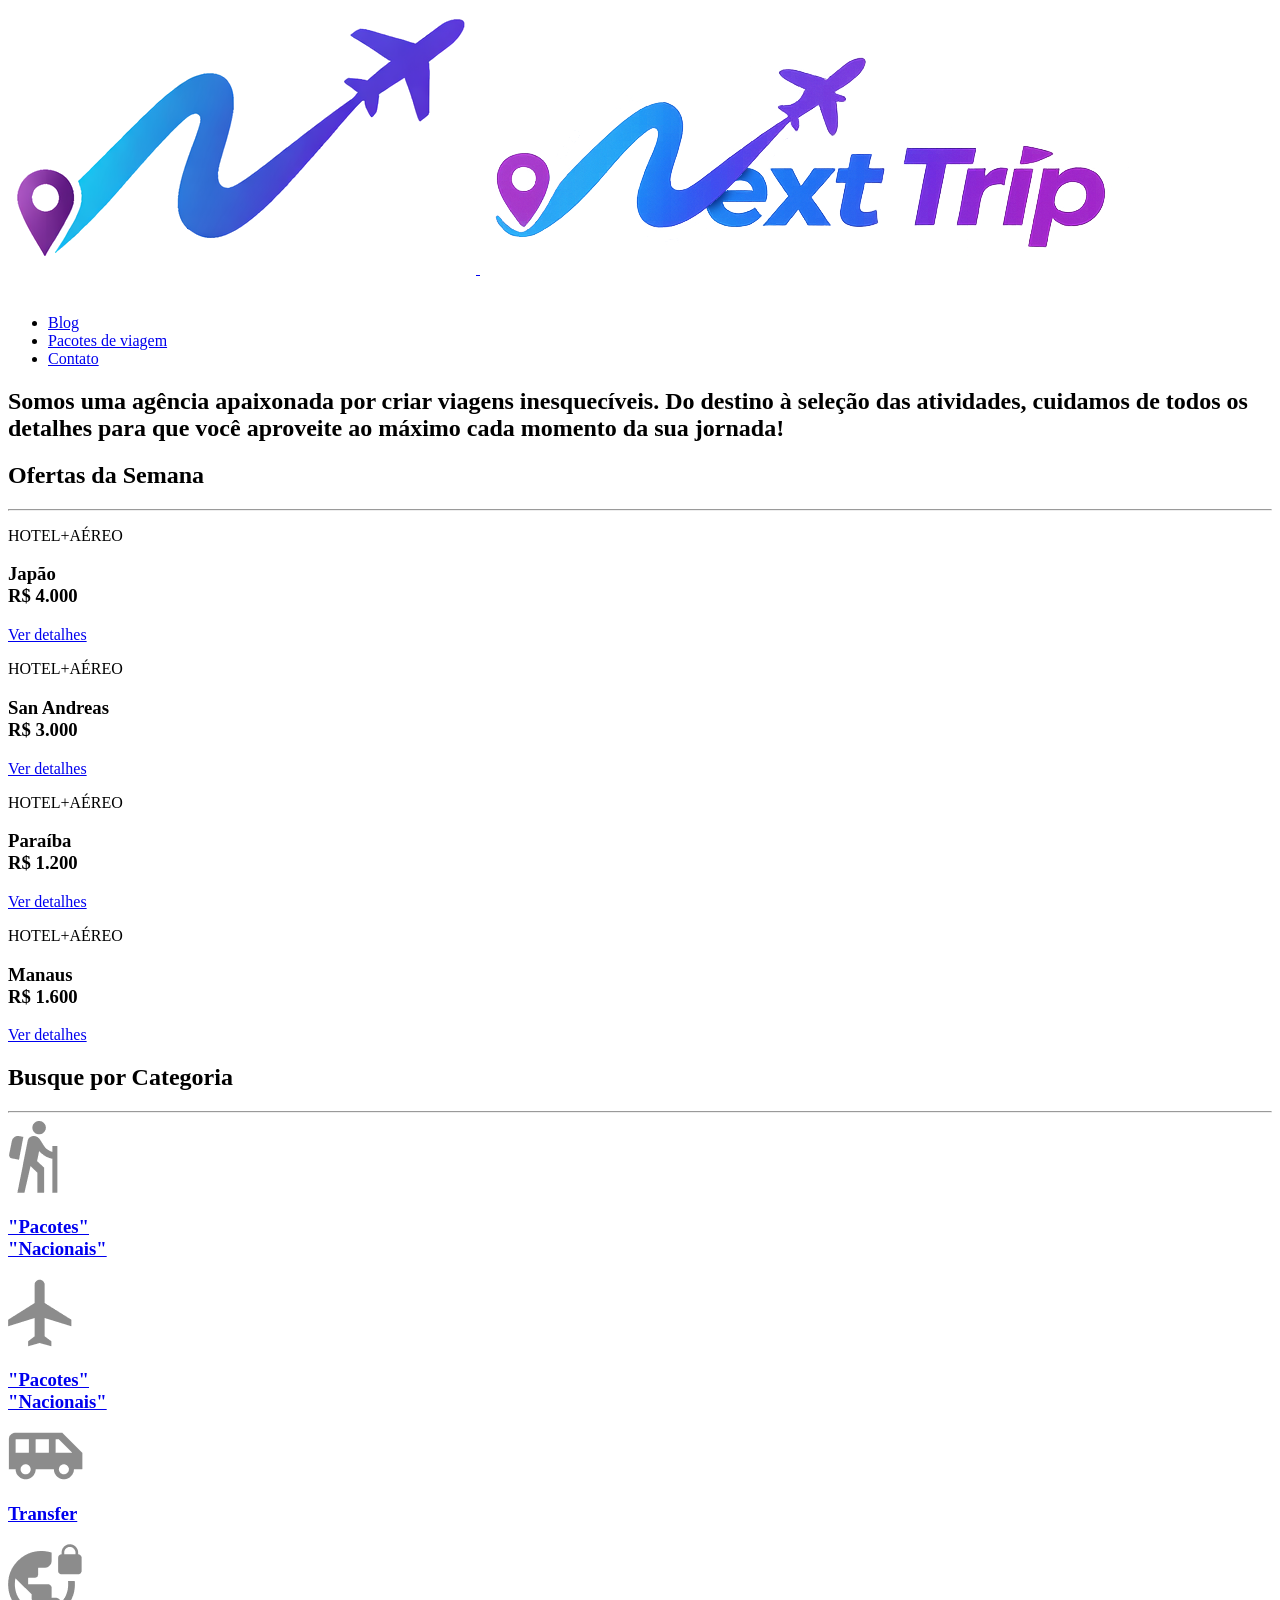
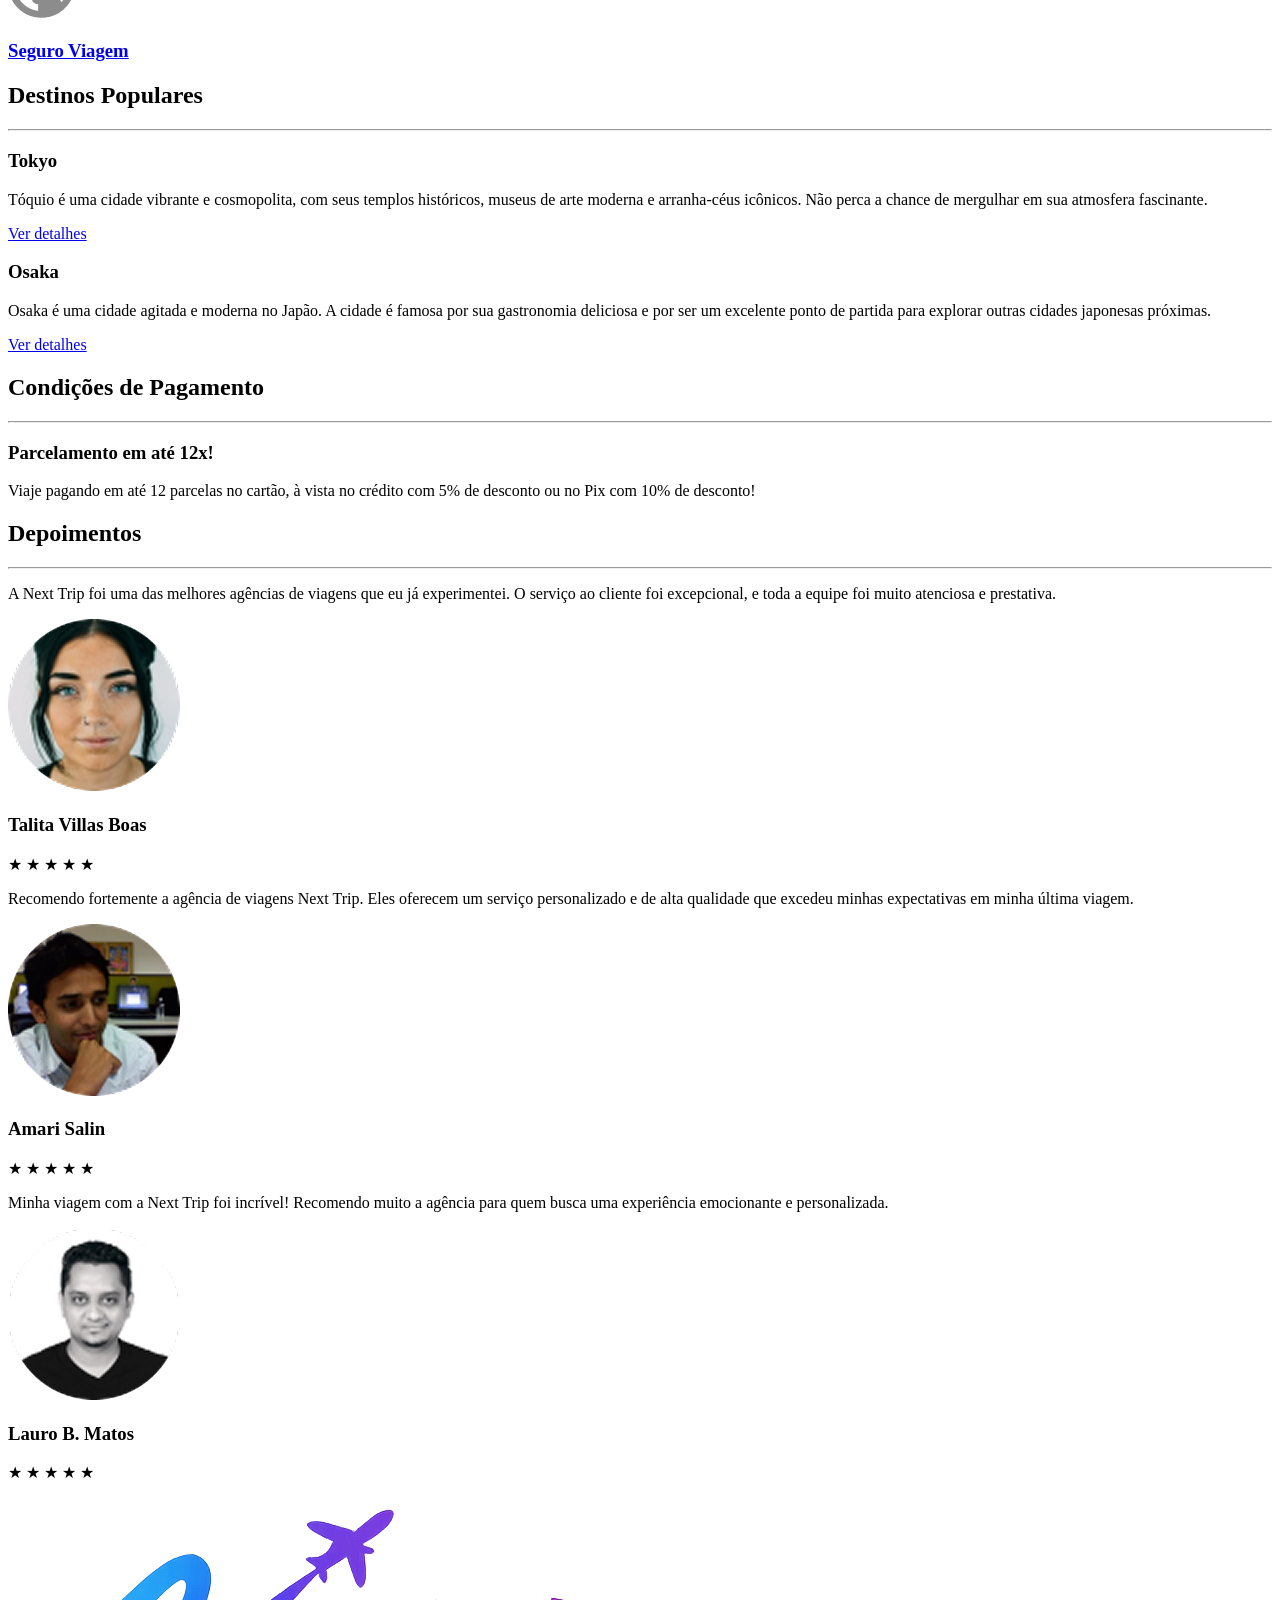
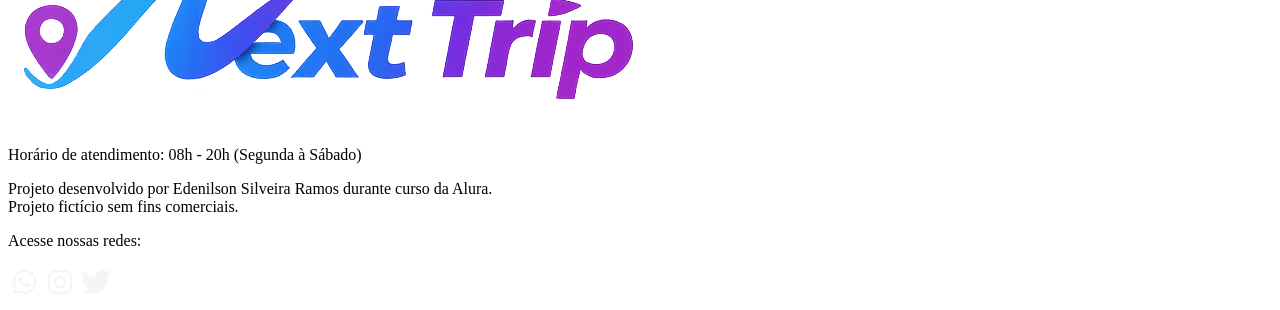
==== index.html @ 4690f00a "Adiciona favico" ====
<!doctype html>
<html lang="pt-br">

<head>
  <meta charset="UTF-8" />
  <meta name="viewport" content="width=device-width, initial-scale=1.0" />
  <link rel="icon" href="favico.webp" type="xml/webp">
  <link rel="stylesheet" href="css/style.css" />
  <title>Next Trip</title>
  <meta name="description"
    content="Agência de viagens Next Trip: descubra destinos incríveis, pacotes exclusivos e experiências inesquecíveis com atendimento personalizado.">
</head>

<body>
  <main>
    <header class="main-header">
      <a class="logo" href="index.html" title="voltar para a página inicial">
        <img class="img-mobile" src="img/Icon-NextTrip.png" alt="Logo do Next Trip" />
        <img class="img-desktop" src="img/Logo-NextTrip.png" alt="Logo completo do Next Trip" />
      </a>
      <div class="navigation-menu">
        <label for="menu">
          <img src="img/menu.png" alt="menu" />
        </label>
        <input type="checkbox" id="menu" hidden />
        <nav class="list-links">
          <ul>
            <li>
              <a href="blog.html" target="_blank" title="Acessar Blog">Blog</a>
            </li>
            <li>
              <a href="pacotes.html" target="_blank" title="Acessar Pacotes de viagem">Pacotes de viagem</a>
            </li>
            <li>
              <a href="contato.html" target="_blank" title="Acessar Contato">Contato</a>
            </li>
          </ul>
        </nav>
      </div>
    </header>
    <section class="hero">
      <div class="hero-img"></div>
      <h2>Somos uma agência apaixonada por criar viagens inesquecíveis. Do destino à seleção das atividades, cuidamos de
        todos os detalhes para que você aproveite ao máximo cada momento da sua jornada!</h2>
    </section>
    <section class="offers">
      <div class="section-title">
        <h2>Ofertas da Semana</h2>
        <hr>
      </div>
      <div class="offers-cards">
        <article class="card japao">
          <header>
            <p>HOTEL+AÉREO</p>
            <h3>Japão <br>
              <span>R$ 4.000</span>
            </h3>
          </header>
          <footer>
            <a href="#" class="button">Ver detalhes</a>
          </footer>
        </article>
        <article class="card san-andreas">
          <header>
            <p>HOTEL+AÉREO</p>
            <h3>San Andreas <br>
              <span>R$ 3.000</span>
            </h3>
          </header>
          <footer>
            <a href="#" class="button">Ver detalhes</a>
          </footer>
        </article>
        <article class="card paraiba">
          <header>
            <p>HOTEL+AÉREO</p>
            <h3>Paraíba<br>
              <span>R$ 1.200</span>
            </h3>
          </header>
          <footer>
            <a href="#" class="button">Ver detalhes</a>
          </footer>
        </article>
        <article class="card manaus">
          <header>
            <p>HOTEL+AÉREO</p>
            <h3>Manaus<br>
              <span>R$ 1.600</span>
            </h3>
          </header>
          <footer>
            <a href="#" class="button">Ver detalhes</a>
          </footer>
        </article>
      </div>
    </section>
    <section class="categories">
      <div class="section-title">
        <h2>Busque por Categoria</h2>
        <hr>
      </div>
      <div class="categories-cards">
        <a class="card" href="#" target=" _blank" title="Busque pela categoria Pacotes Nacionais">
          <img src="img/icone-caminhada.png" alt="ícone cinza representando uma pessoa fazendo tracking">
          <h3 class="content-title">
            "Pacotes"
            <br>
            "Nacionais"
          </h3>
        </a>
        <a class="card" href="#" target=" _blank" title="Busque pela categoria Pacotes Internacionais">
          <img src="img/icone-aviao.png" alt="ícone cinza representando um avião">
          <h3 class="content-title">
            "Pacotes"
            <br>
            "Nacionais"
          </h3>
        </a>
        <a class="card" href="#" target=" _blank" title="Busque pela categoria Transfer">
          <img src="img/icone-onibus.png" alt="ícone cinza representando um avião">
          <h3 class="content-title">Transfer</h3>
        </a>
        <a class="card" href="#" target=" _blank" title="Busque pela categoria Seguro Viagem">
          <img src="img/icone-planeta.png" alt="ícone cinza representando um avião">
          <h3 class="content-title">Seguro Viagem</h3>
        </a>
      </div>
    </section>
    <section class="destinations">
      <div class="section-title">
        <h2>Destinos Populares</h2>
        <hr />
      </div>
      <div class="destination-items">
        <article class="item tokyo">
          <div class="img-item"></div>
          <h3 class="content-title">Tokyo</h3>
          <p class="content-text">
            Tóquio é uma cidade vibrante e cosmopolita, com seus templos
            históricos, museus de arte moderna e arranha-céus icônicos. Não
            perca a chance de mergulhar em sua atmosfera fascinante.
          </p>
          <footer>
            <a href="#" class="button" target="_blank" title="Veja mais detalhes do destino Tokyo">Ver detalhes</a>
          </footer>
        </article>
        <article class="item osaka">
          <div class="img-item"></div>
          <h3 class="content-title">Osaka</h3>
          <p class="content-text">
            Osaka é uma cidade agitada e moderna no Japão. A cidade é famosa
            por sua gastronomia deliciosa e por ser um excelente ponto de
            partida para explorar outras cidades japonesas próximas.
          </p>
          <footer>
            <a href="#" class="button" target="_blank" title="Veja mais detalhes do destino Osaka">Ver detalhes</a>
          </footer>
        </article>
      </div>
    </section>
    <section class="payments">
      <div class="section-title">
        <h2>Condições de Pagamento</h2>
        <hr />
      </div>
      <div class="content-container">
        <div class="text-content">
          <h3 class="content-title">Parcelamento em até 12x!</h3>
          <p class="content-text">Viaje pagando em até 12 parcelas no cartão, à vista no crédito com 5% de desconto ou
            no
            Pix com 10% de desconto! </p>
        </div>
        <div class="image-gallery">
          <div class="image first"></div>
          <div class="image second"></div>
          <div class="image thirdy colspan-2"></div>
        </div>
      </div>
    </section>
    <section class="testimonial">
      <div class="section-title">
        <h2>Depoimentos</h2>
        <hr />
      </div>
      <div class="testimonial-container">
        <article>
          <header>
            <p>A Next Trip foi uma das melhores agências de viagens que eu já experimentei. O serviço ao cliente foi
              excepcional, e toda a equipe foi muito atenciosa e prestativa.</p>
          </header>
          <footer>
            <img src="img/avatar-talita.png" alt="imagem de perfil da cliente Talita Villas Boas">
            <div class="profile-content">
              <h3>Talita Villas Boas</h3>
              <div class="rating" aria-label="5 de 5 estrelas">
                <span class="star">★</span>
                <span class="star">★</span>
                <span class="star">★</span>
                <span class="star">★</span>
                <span class="star">★</span>
              </div>
            </div>
          </footer>
        </article>
        <article>
          <header>
            <p>Recomendo fortemente a agência de viagens Next Trip. Eles oferecem um serviço personalizado e de alta
              qualidade que excedeu minhas expectativas em minha última viagem.</p>
          </header>
          <footer>
            <img src="img/avatar-amari.png" alt="imagem de perfil da cliente Amari Salin">
            <div class="profile-content">
              <h3>Amari Salin</h3>
              <div class="rating" aria-label="5 de 5 estrelas">
                <span class="star">★</span>
                <span class="star">★</span>
                <span class="star">★</span>
                <span class="star">★</span>
                <span class="star">★</span>
              </div>
            </div>
          </footer>
        </article>
        <article>
          <header>
            <p>Minha viagem com a Next Trip foi incrível! Recomendo muito a agência para quem busca uma experiência
              emocionante e personalizada.</p>
          </header>
          <footer>
            <img src="img/avatar-lauro.png" alt="imagem de perfil da cliente Lauro B. Matos">
            <div class="profile-content">
              <h3>Lauro B. Matos</h3>
              <div class="rating" aria-label="5 de 5 estrelas">
                <span class="star">★</span>
                <span class="star">★</span>
                <span class="star">★</span>
                <span class="star">★</span>
                <span class="star">★</span>
              </div>
            </div>
          </footer>
        </article>
      </div>

    </section>
    <section class="closing-banner">
      <div class="banner-img"></div>
    </section>
  </main>
  <footer class="main-footer">
    <div class="footer-container">

      <div class="footer-left">
        <a href="index.html" class="footer-logo">
          <img src="img/Logo-NextTrip.png" alt="Logo Next Trip">
        </a>

        <p>Horário de atendimento: 08h - 20h (Segunda à Sábado)</p>
        <p>Projeto desenvolvido por Edenilson Silveira Ramos durante curso da Alura.<br>Projeto fictício sem fins
          comerciais.</p>
      </div>

      <div class="footer-right">
        <p>Acesse nossas redes:</p>

        <div class="social-links">
          <a href="#" target="_blank" title="Entre em contato através do WhatsApp" aria-label="WhatsApp">
            <img src="img/icone-whatsapp.png" alt="ícone do WhatsApp na cor branca"></a>
          <a href="#" target="_blank" title="Acesse o Instagram do Next Trip" aria-label="Instagram">
            <img src="img/icone-instagram.png" alt="ícone do Instagram na cor branca"></a>
          <a href="#" target="_blank" title="Acesse o Twitter do Next Trip" aria-label="Twitter">
            <img src="img/icone-twitter.png" alt="ícone do Twitter na cor branca"></a>
        </div>
      </div>

    </div>
  </footer>
</body>

</html>
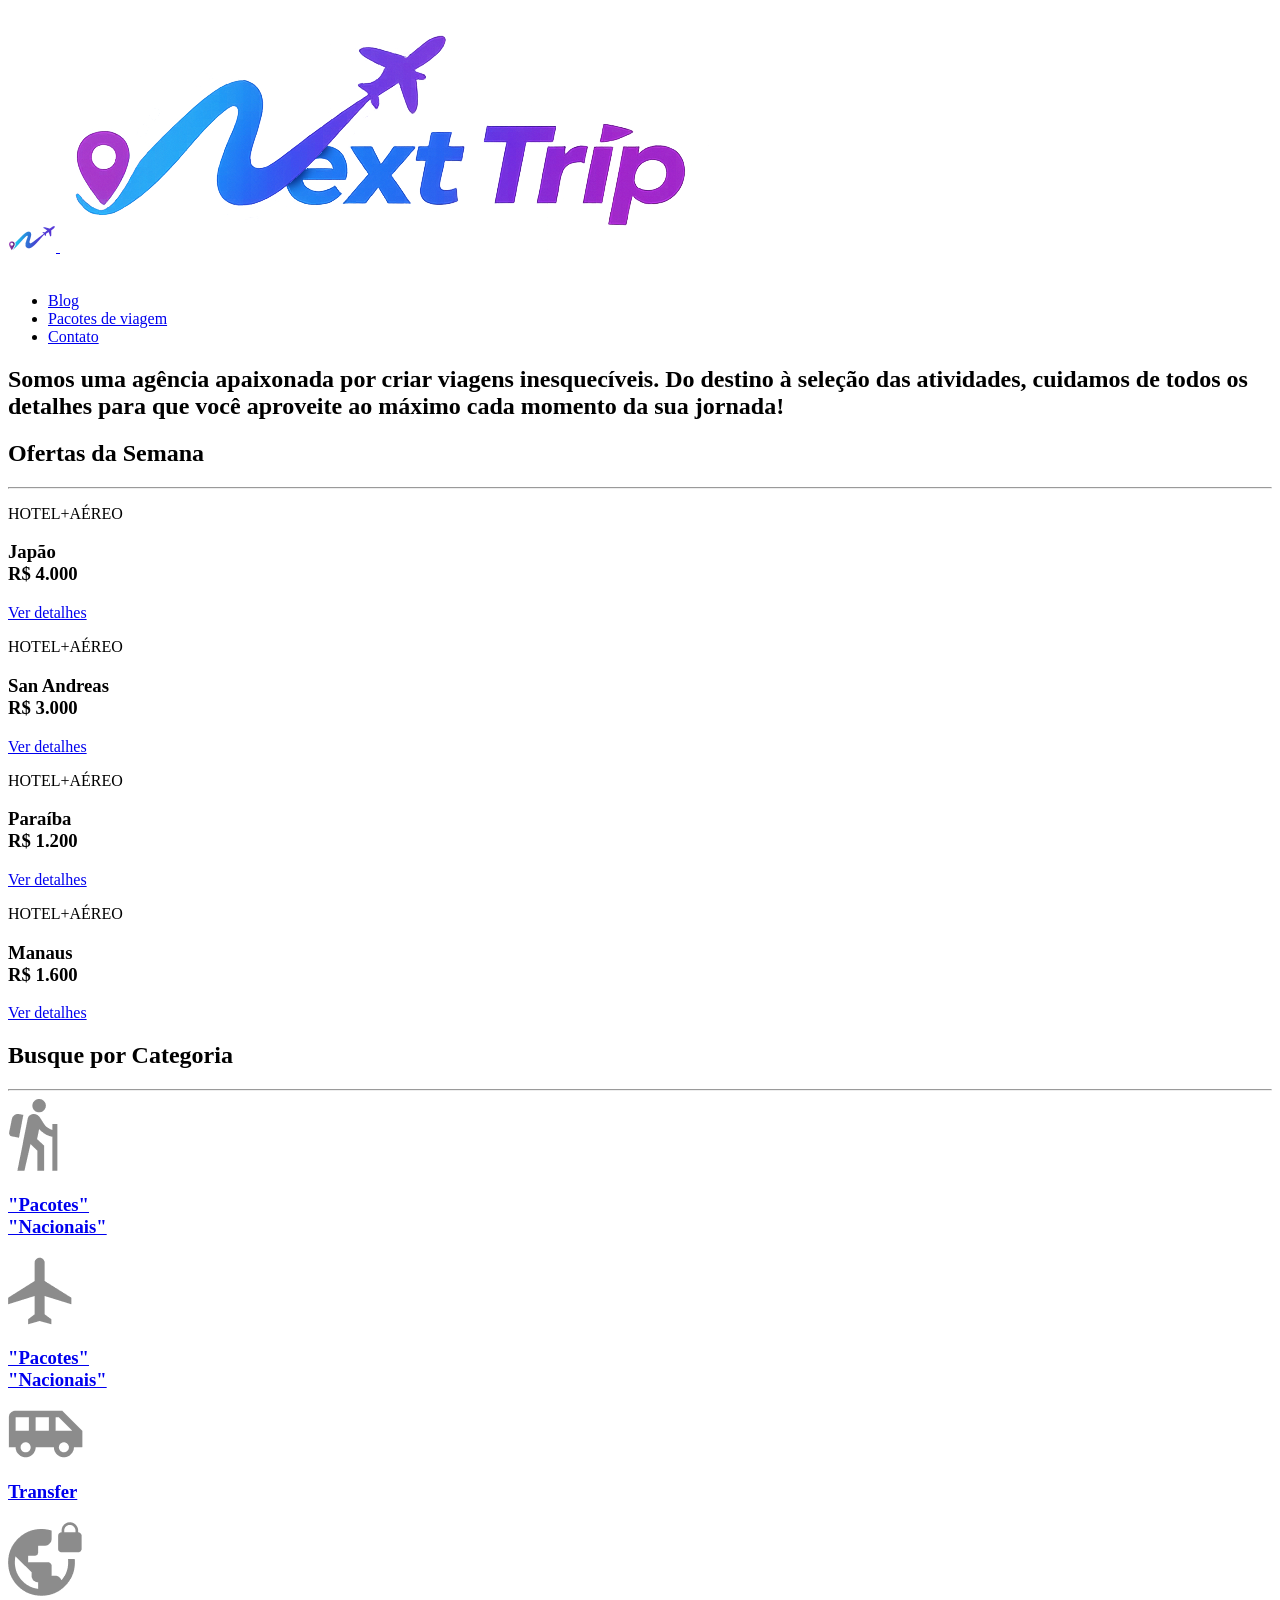
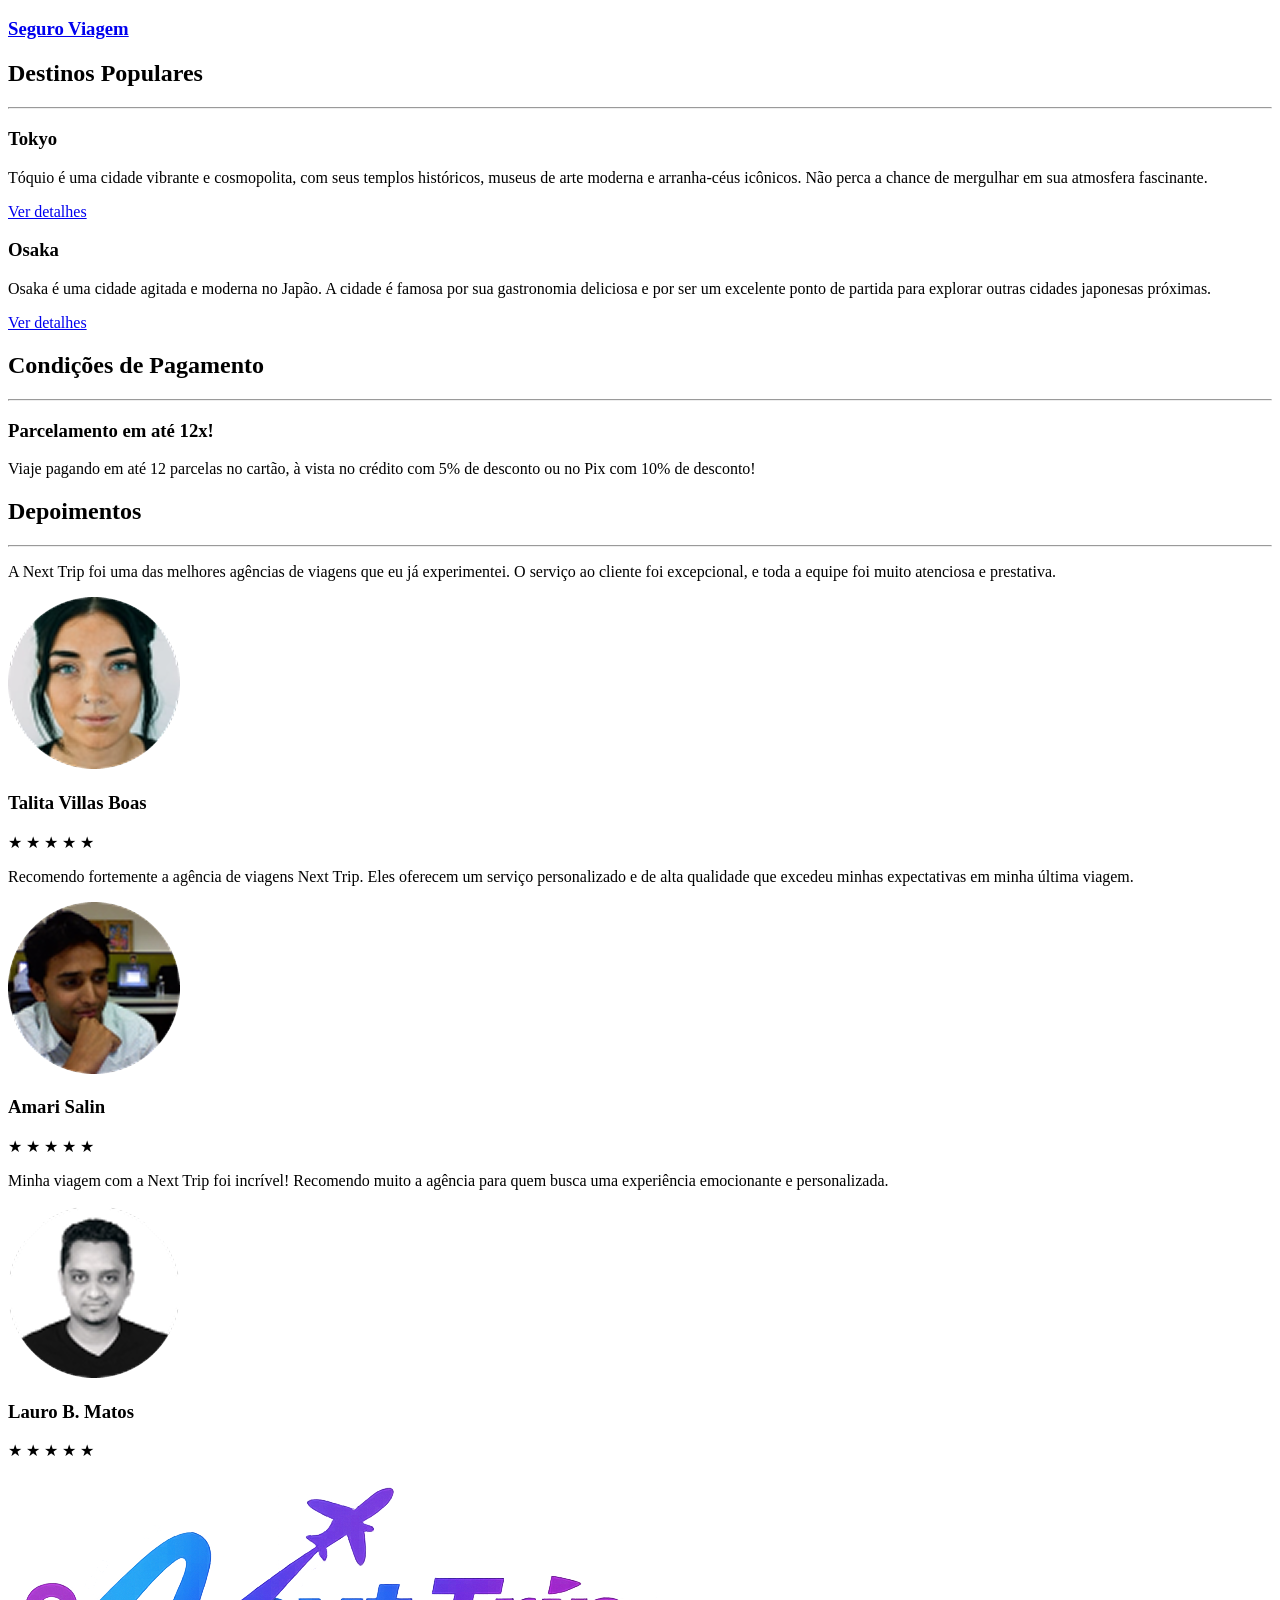
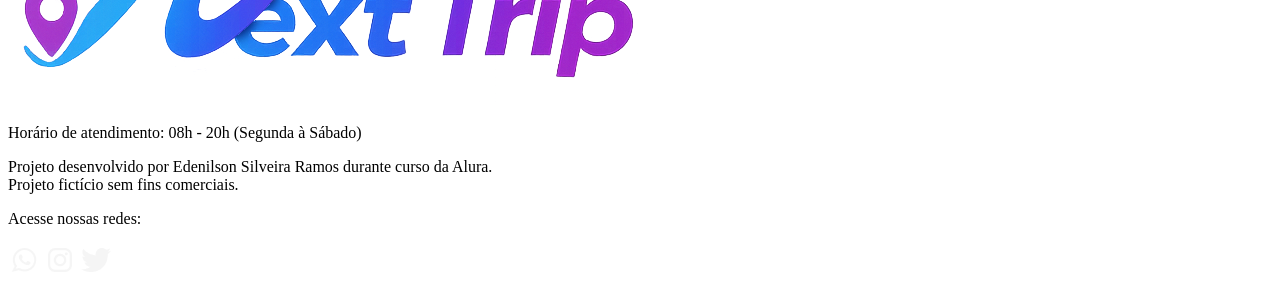
==== commit 823bc42d: "Concluída a estrutura da pagina de viagens" ====
--- a/index.html
+++ b/index.html
@@ -4,7 +4,6 @@
 <head>
   <meta charset="UTF-8" />
   <meta name="viewport" content="width=device-width, initial-scale=1.0" />
-  <link rel="icon" href="favico.webp" type="xml/webp">
   <link rel="stylesheet" href="css/style.css" />
   <title>Next Trip</title>
   <meta name="description"
@@ -15,7 +14,7 @@
   <main>
     <header class="main-header">
       <a class="logo" href="index.html" title="voltar para a página inicial">
-        <img class="img-mobile" src="img/Icon-NextTrip.png" alt="Logo do Next Trip" />
+        <img class="img-mobile" src="img/Icon Next-Trip.png" alt="Logo do Next Trip" />
         <img class="img-desktop" src="img/Logo-NextTrip.png" alt="Logo completo do Next Trip" />
       </a>
       <div class="navigation-menu">
@@ -29,7 +28,7 @@
               <a href="blog.html" target="_blank" title="Acessar Blog">Blog</a>
             </li>
             <li>
-              <a href="pacotes.html" target="_blank" title="Acessar Pacotes de viagem">Pacotes de viagem</a>
+              <a href="pacotes-de-viagens.html" target="_blank" title="Acessar Pacotes de viagem">Pacotes de viagem</a>
             </li>
             <li>
               <a href="contato.html" target="_blank" title="Acessar Contato">Contato</a>
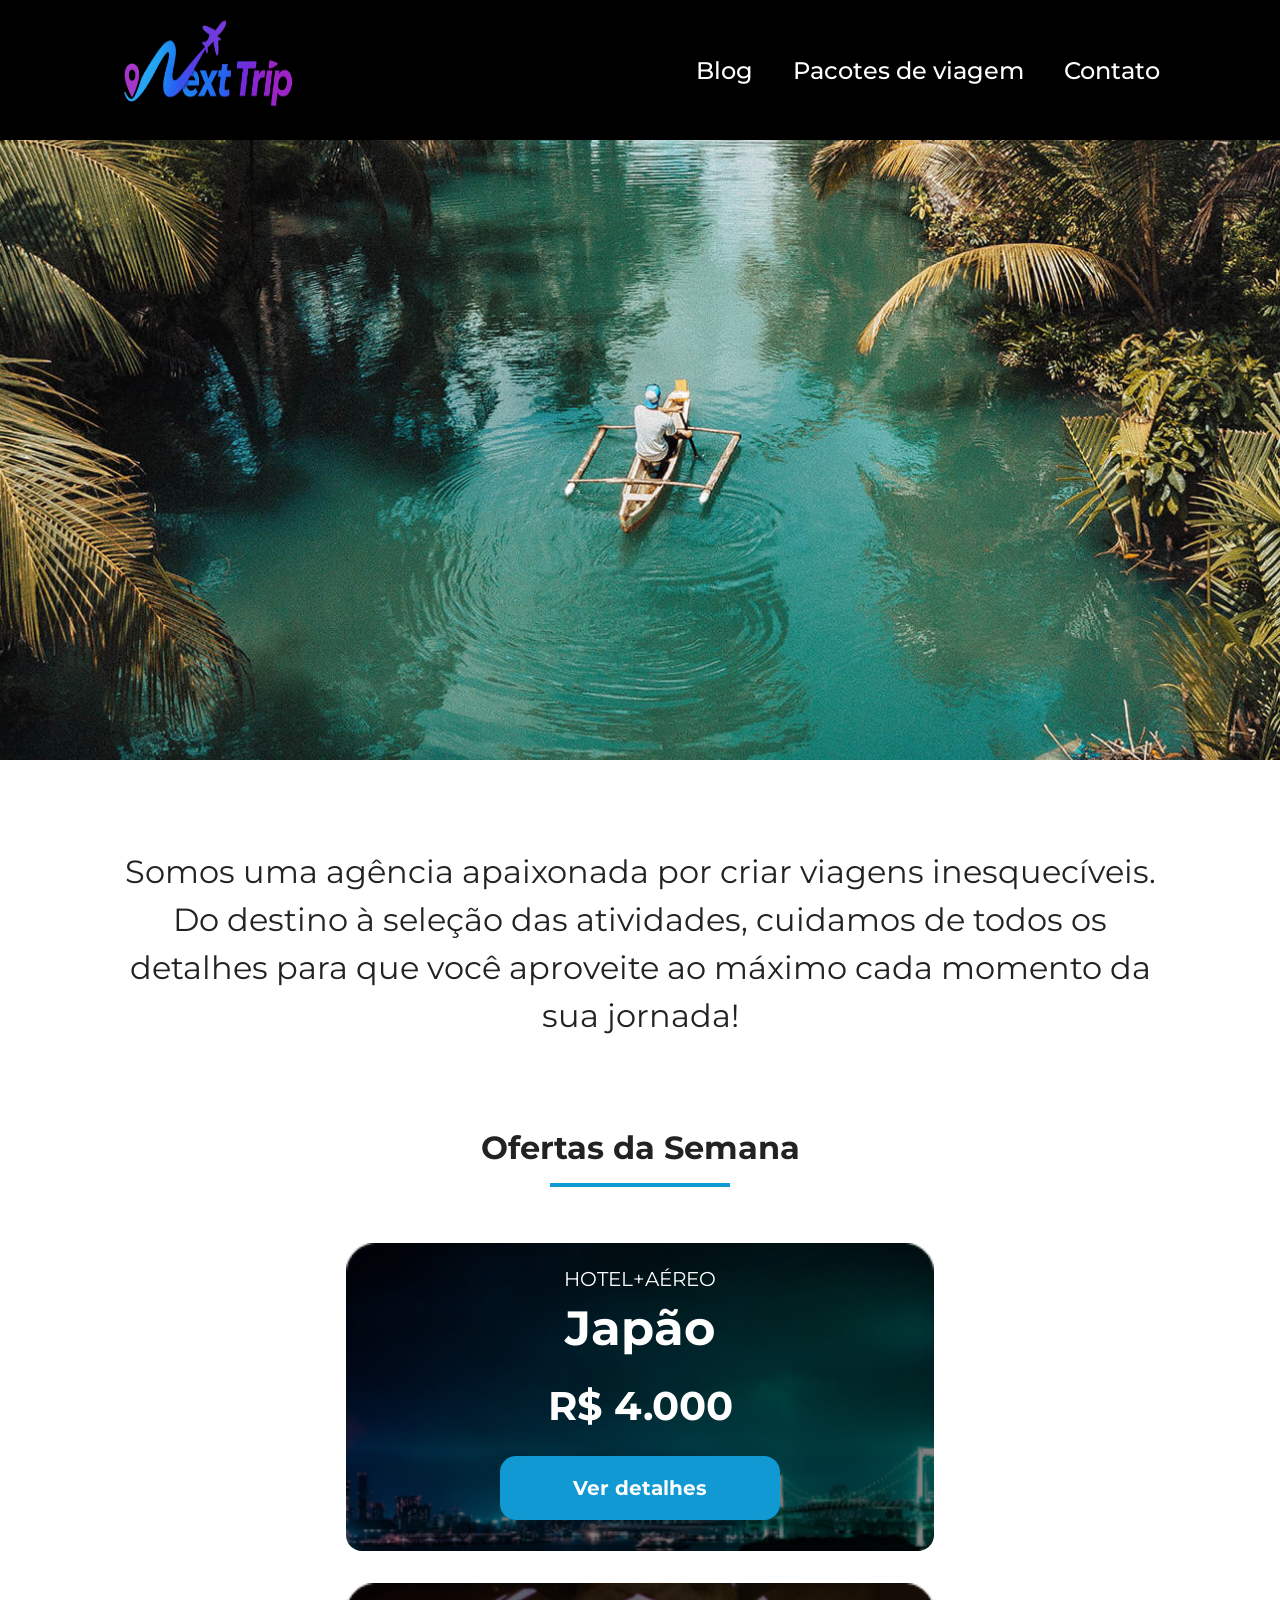
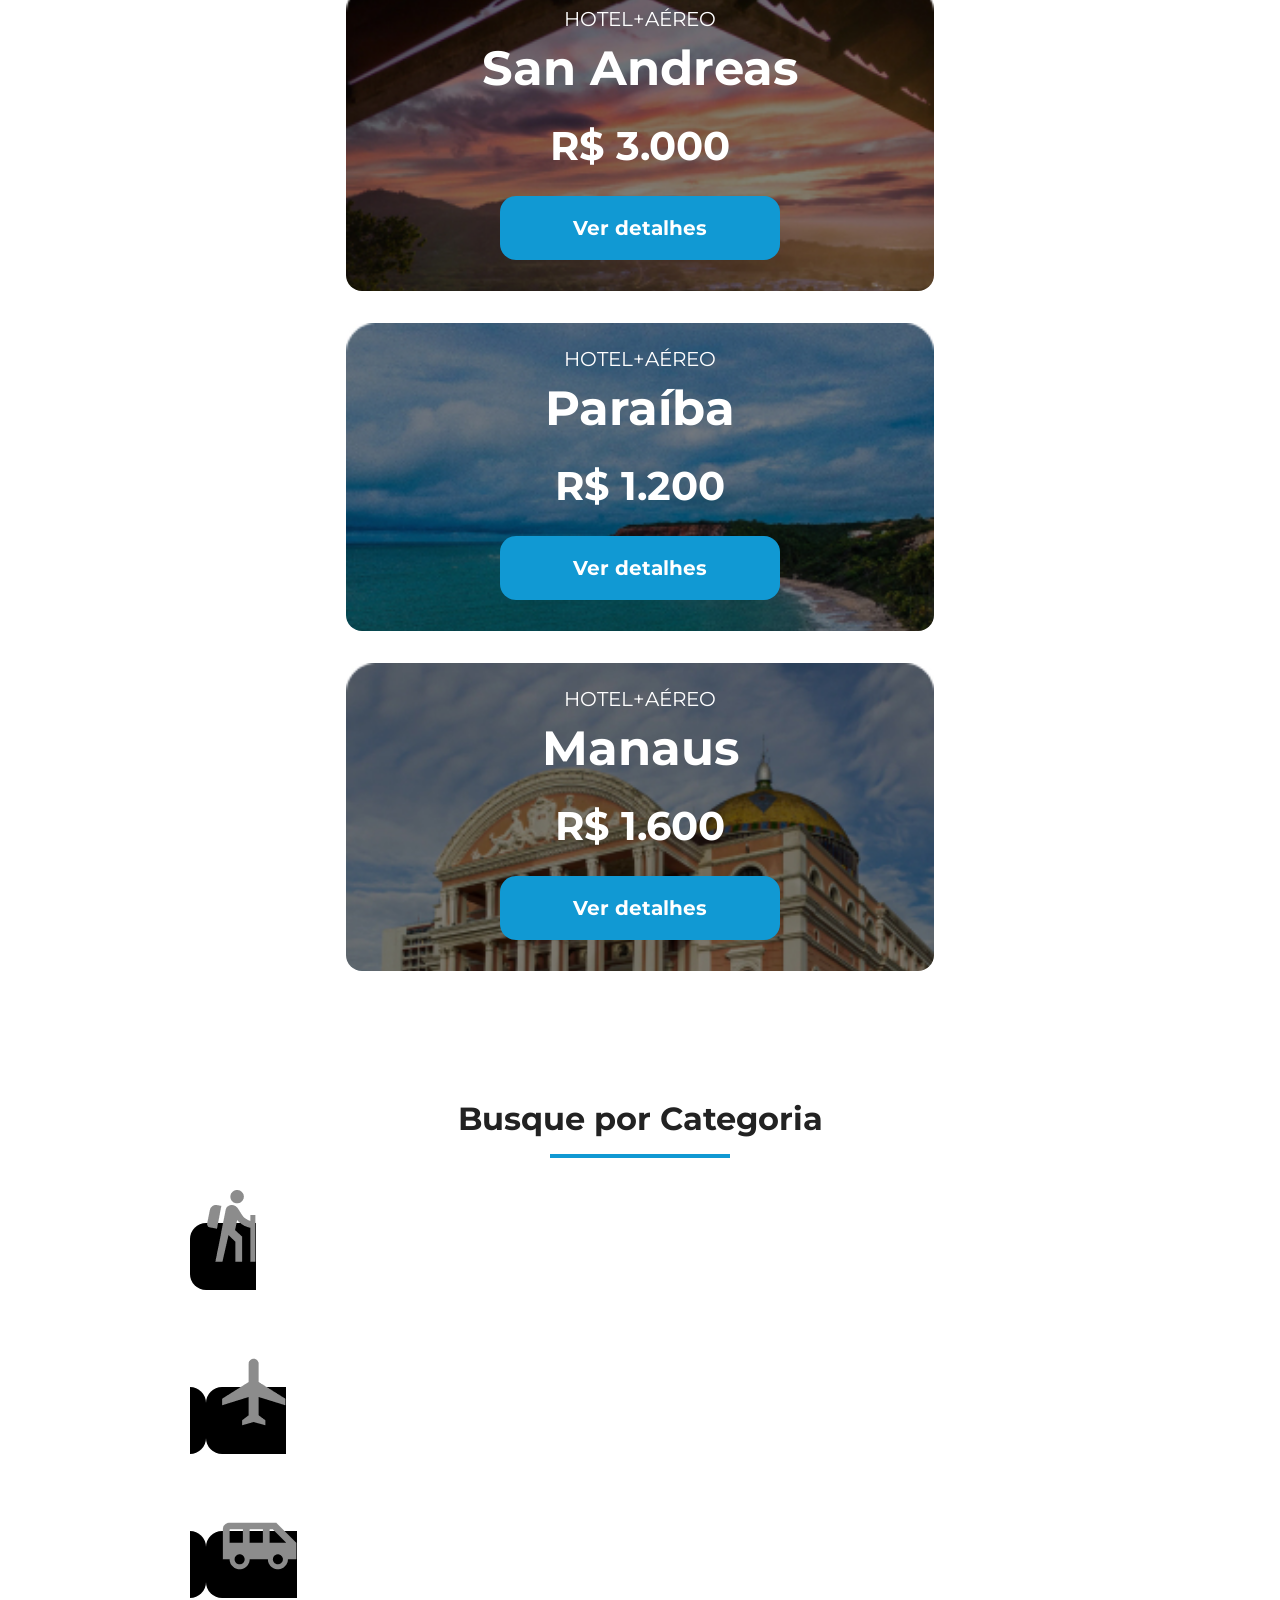
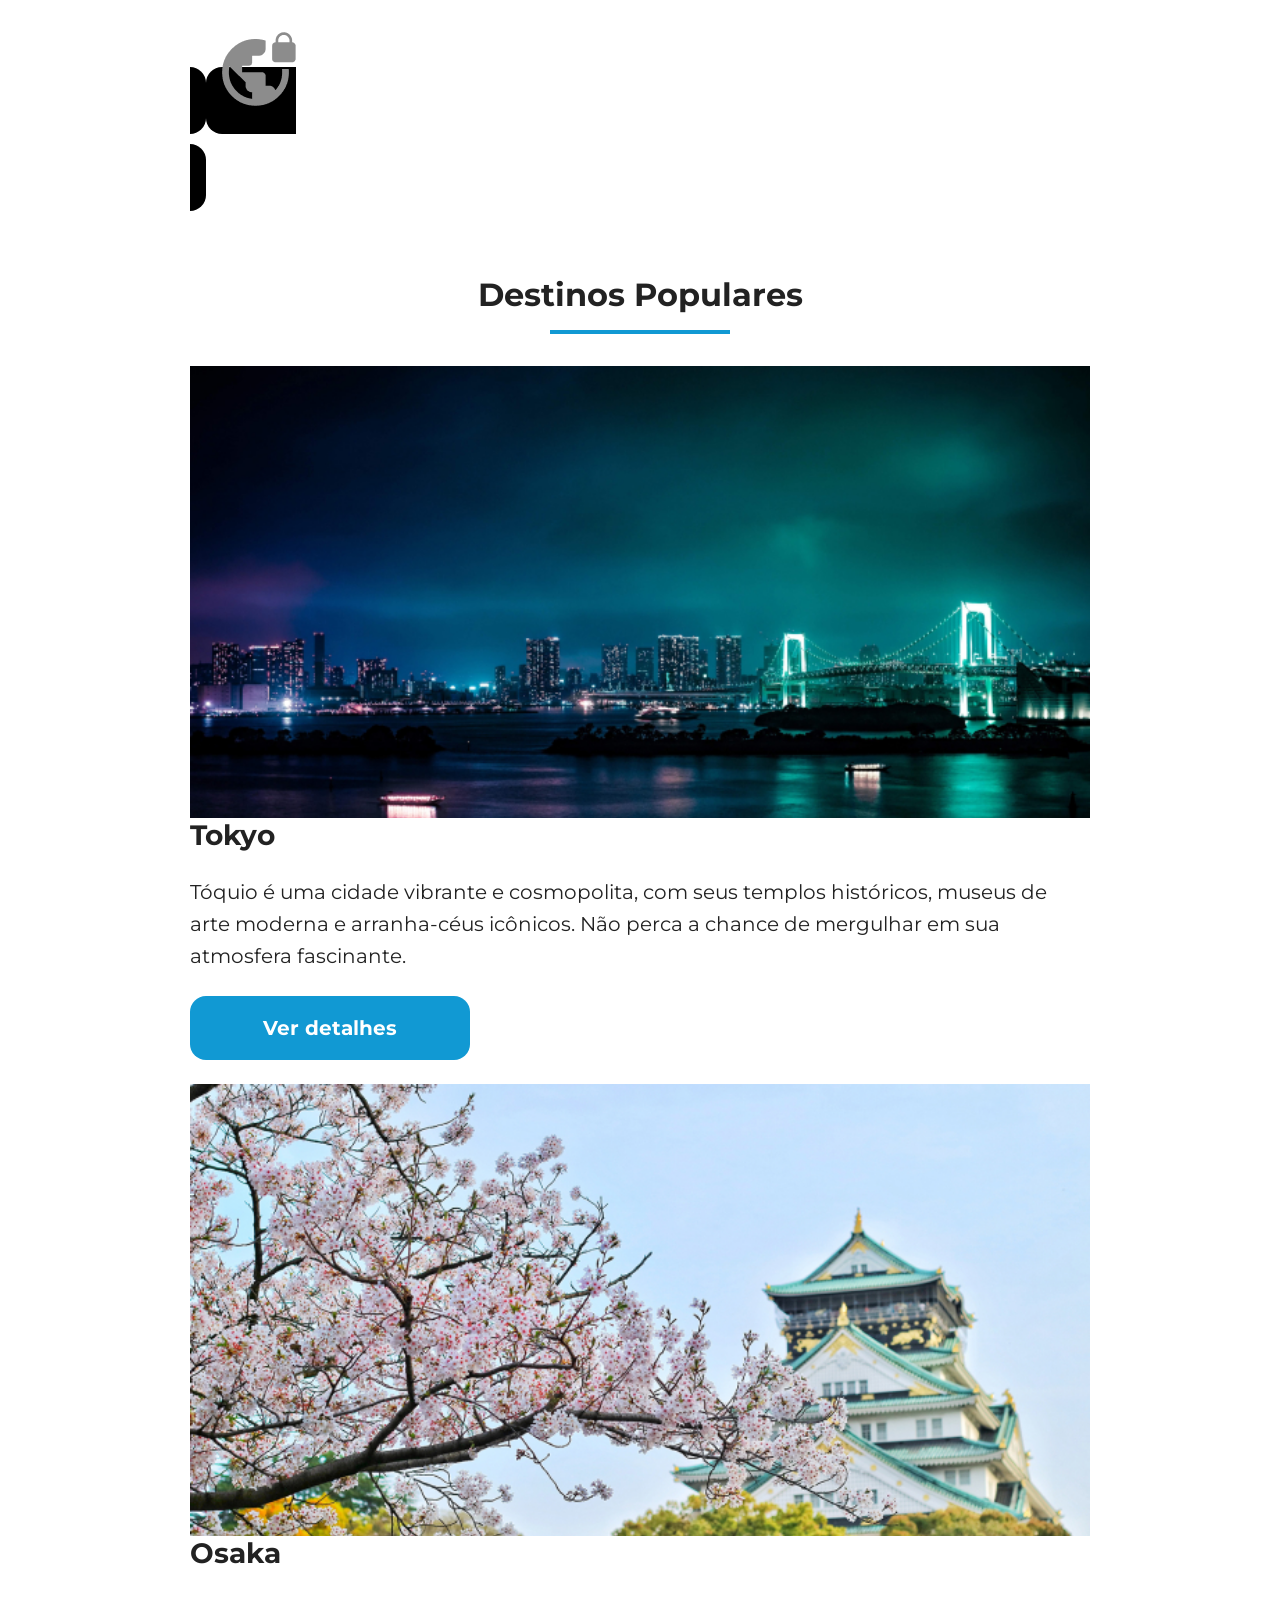
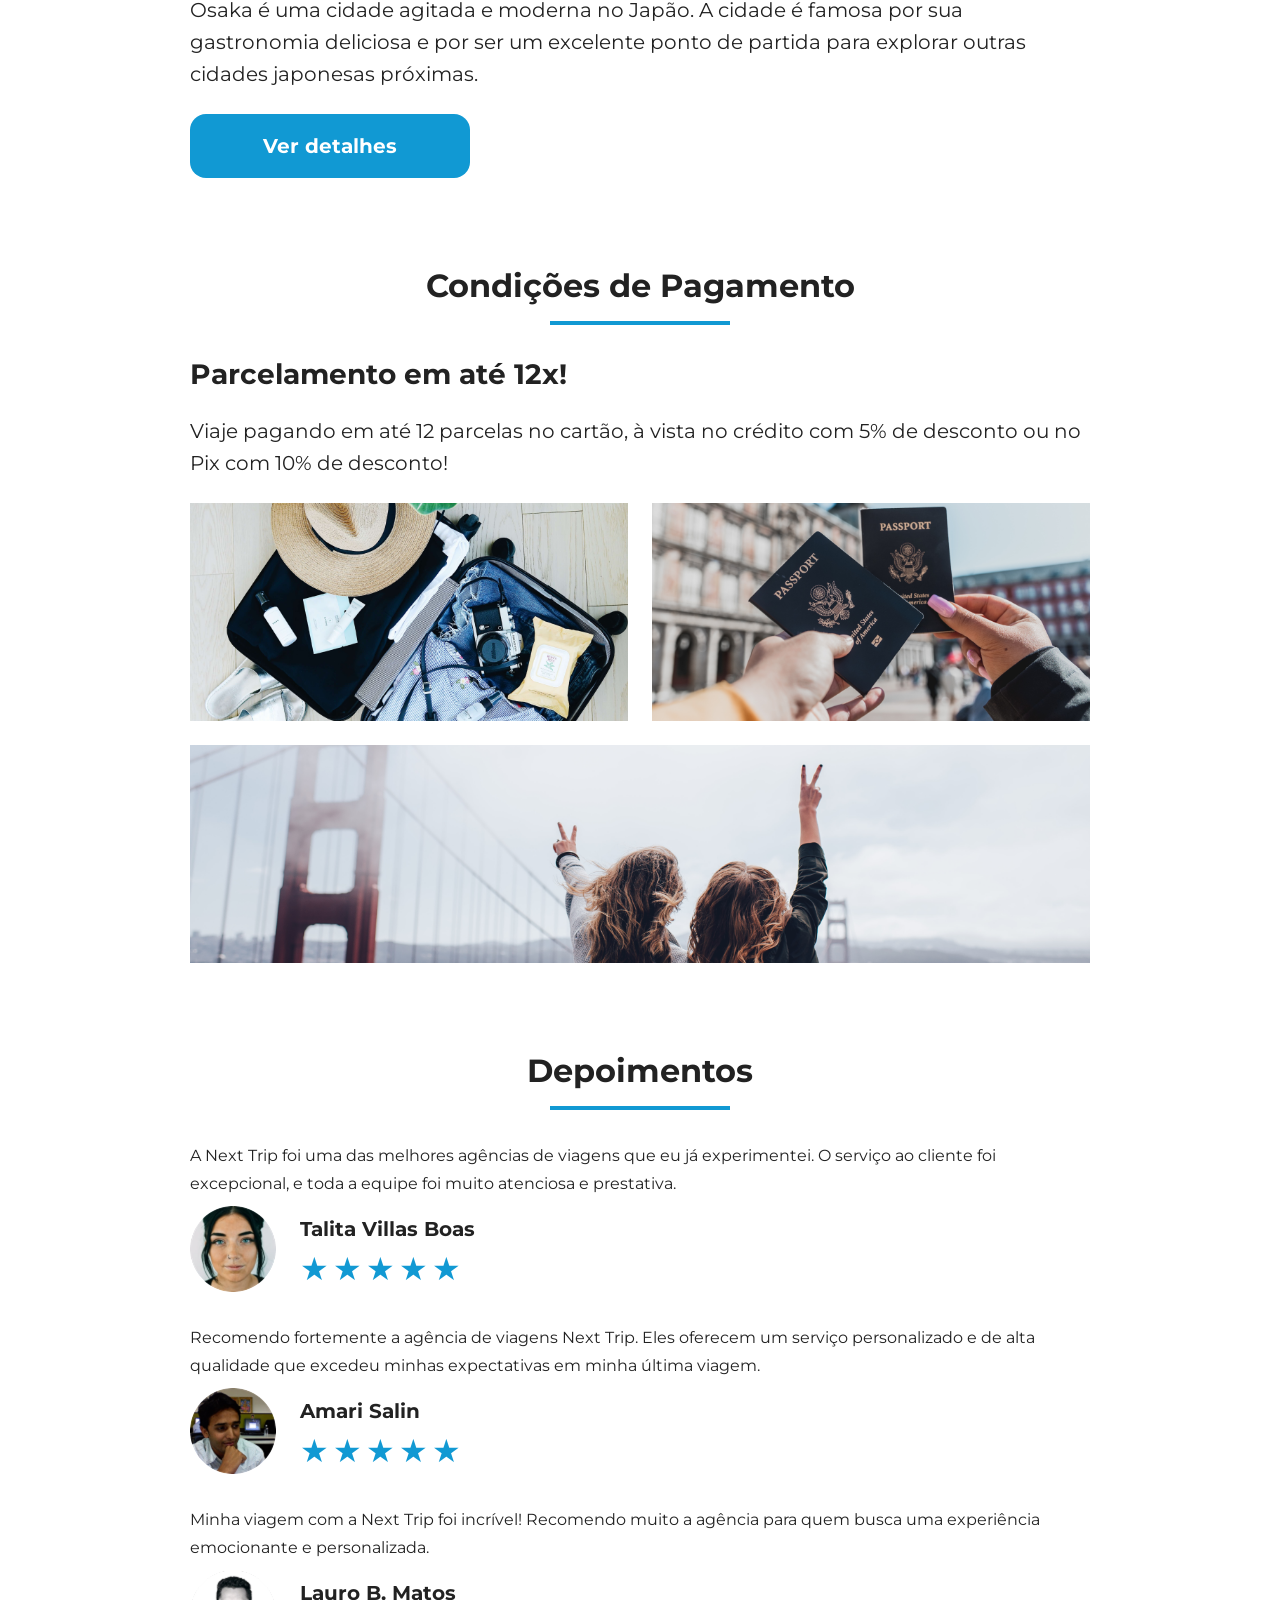
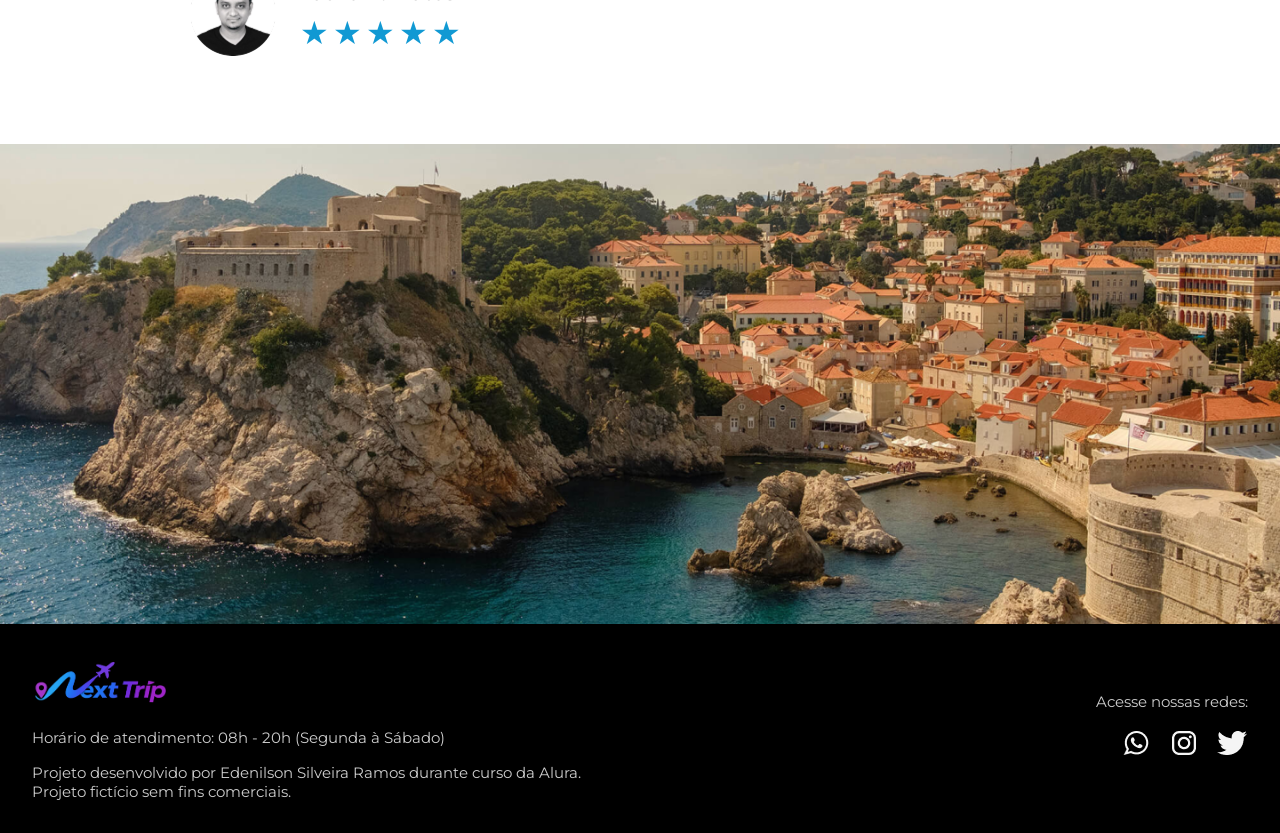
==== commit a3fc0a4f: "Adicionado blog.css e ajustes no html" ====
--- a/index.html
+++ b/index.html
@@ -4,10 +4,16 @@
 <head>
   <meta charset="UTF-8" />
   <meta name="viewport" content="width=device-width, initial-scale=1.0" />
+  <link rel="icon" href="favico.webp" type="xml/webp">
   <link rel="stylesheet" href="css/style.css" />
   <title>Next Trip</title>
-  <meta name="description"
-    content="Agência de viagens Next Trip: descubra destinos incríveis, pacotes exclusivos e experiências inesquecíveis com atendimento personalizado.">
+  <meta name="description" content="Next Trip, uma agência de viagens apaixonada por criar viagens inesquecíveis">
+
+  <meta name="og:title" content="Next Trip">
+  <meta name="og:description" content="Next Trip, uma agência de viagens apaixonada por criar viagens inesquecíveis">
+  <meta name="og:image" content="https://deveddy-br.github.io/next-trip/img/Logo-NextTrip.png">
+  <meta name="og:type" content="website">
+  <meta name="og:url" content="https://deveddy-br.github.io/next-trip/">
 </head>
 
 <body>
@@ -25,13 +31,13 @@
         <nav class="list-links">
           <ul>
             <li>
-              <a href="blog.html" target="_blank" title="Acessar Blog">Blog</a>
+              <a href="blog.html" title="Acessar Blog">Blog</a>
             </li>
             <li>
-              <a href="pacotes-de-viagens.html" target="_blank" title="Acessar Pacotes de viagem">Pacotes de viagem</a>
+              <a href="pacotes-de-viagens.html" title="Acessar Pacotes de viagem">Pacotes de viagem</a>
             </li>
             <li>
-              <a href="contato.html" target="_blank" title="Acessar Contato">Contato</a>
+              <a href="contato.html" title="Acessar Contato">Contato</a>
             </li>
           </ul>
         </nav>
@@ -158,7 +164,7 @@
         </article>
       </div>
     </section>
-    <section class="payments">
+    <section class="payments payments--default">
       <div class="section-title">
         <h2>Condições de Pagamento</h2>
         <hr />
@@ -173,7 +179,7 @@
         <div class="image-gallery">
           <div class="image first"></div>
           <div class="image second"></div>
-          <div class="image thirdy colspan-2"></div>
+          <div class="image third colspan-2"></div>
         </div>
       </div>
     </section>
--- a/css/style.css
+++ b/css/style.css
@@ -0,0 +1,10 @@
+@import url(global.css);
+@import url(header.css);
+@import url(hero.css);
+@import url(offers.css);
+@import url(categories.css);
+@import url(destinations.css);
+@import url(payments.css);
+@import url(testimonials.css);
+@import url(footer.css);
+@import url(blog.css);
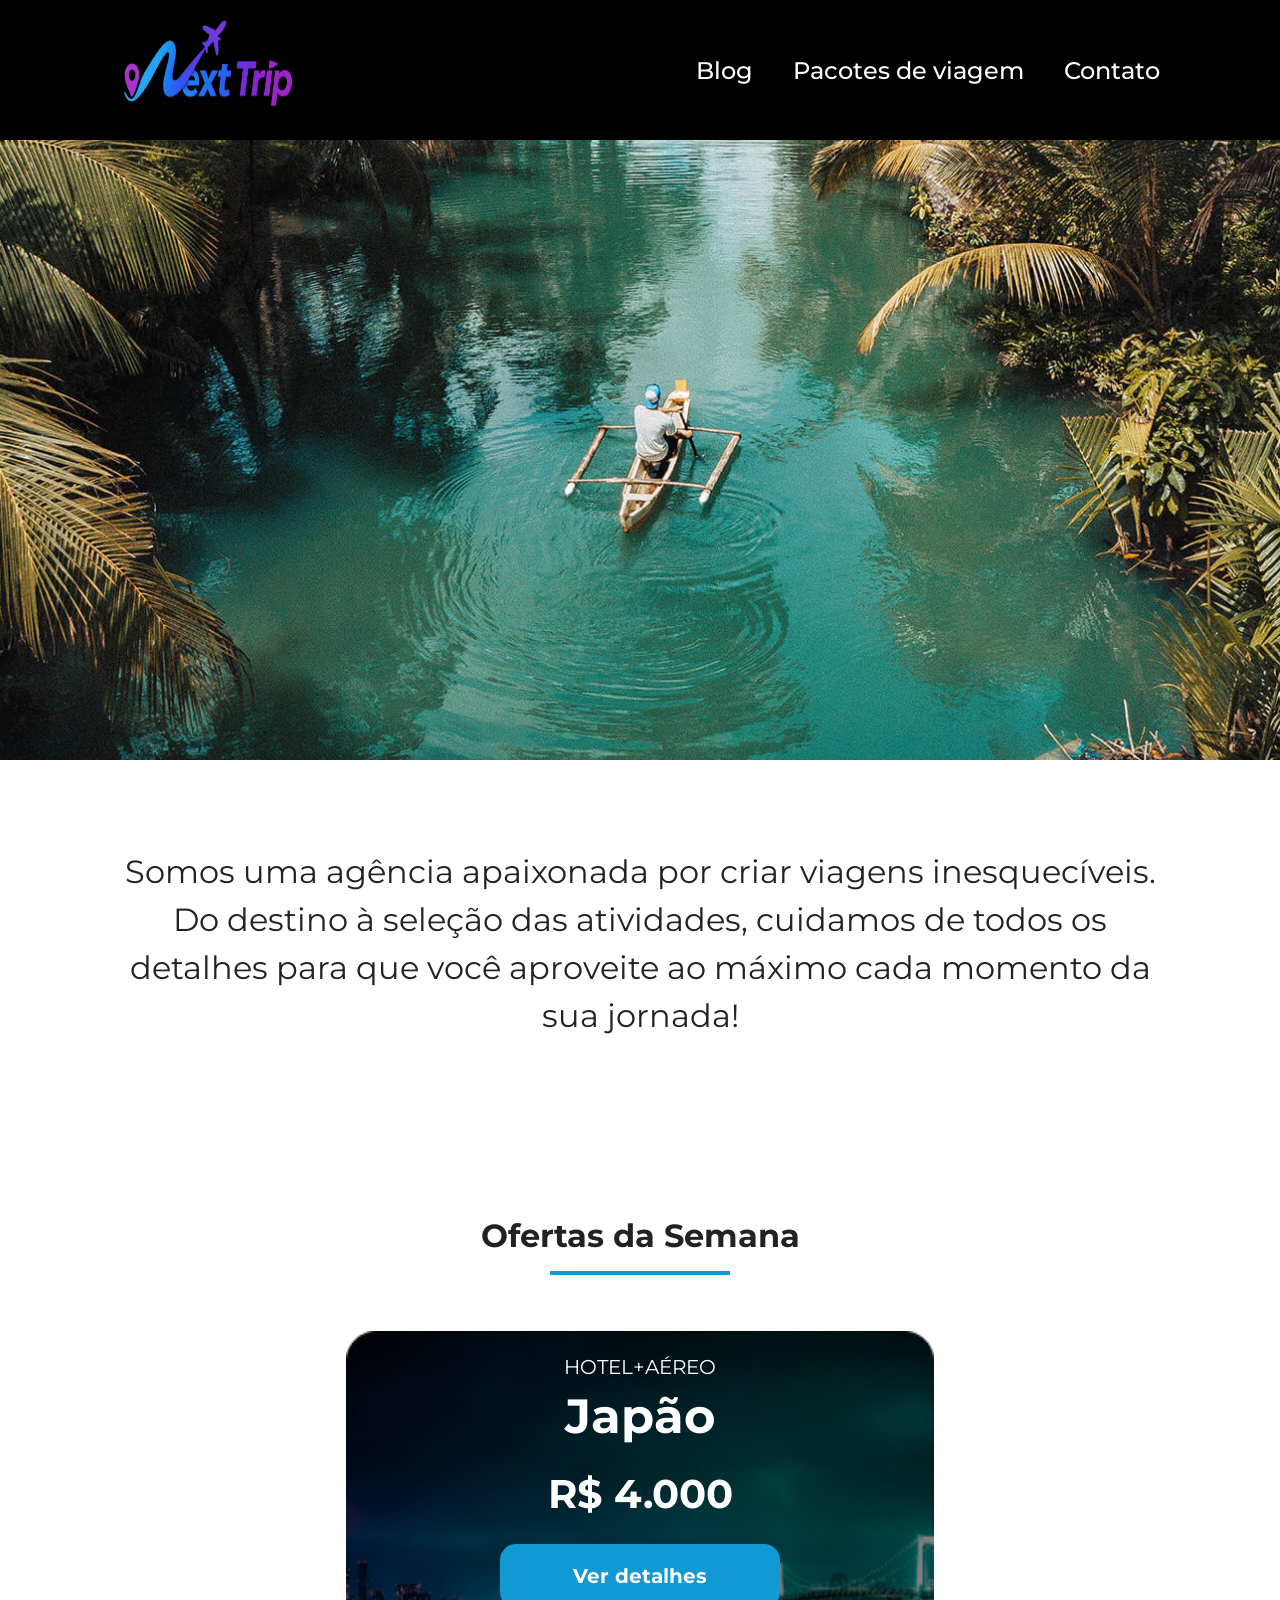
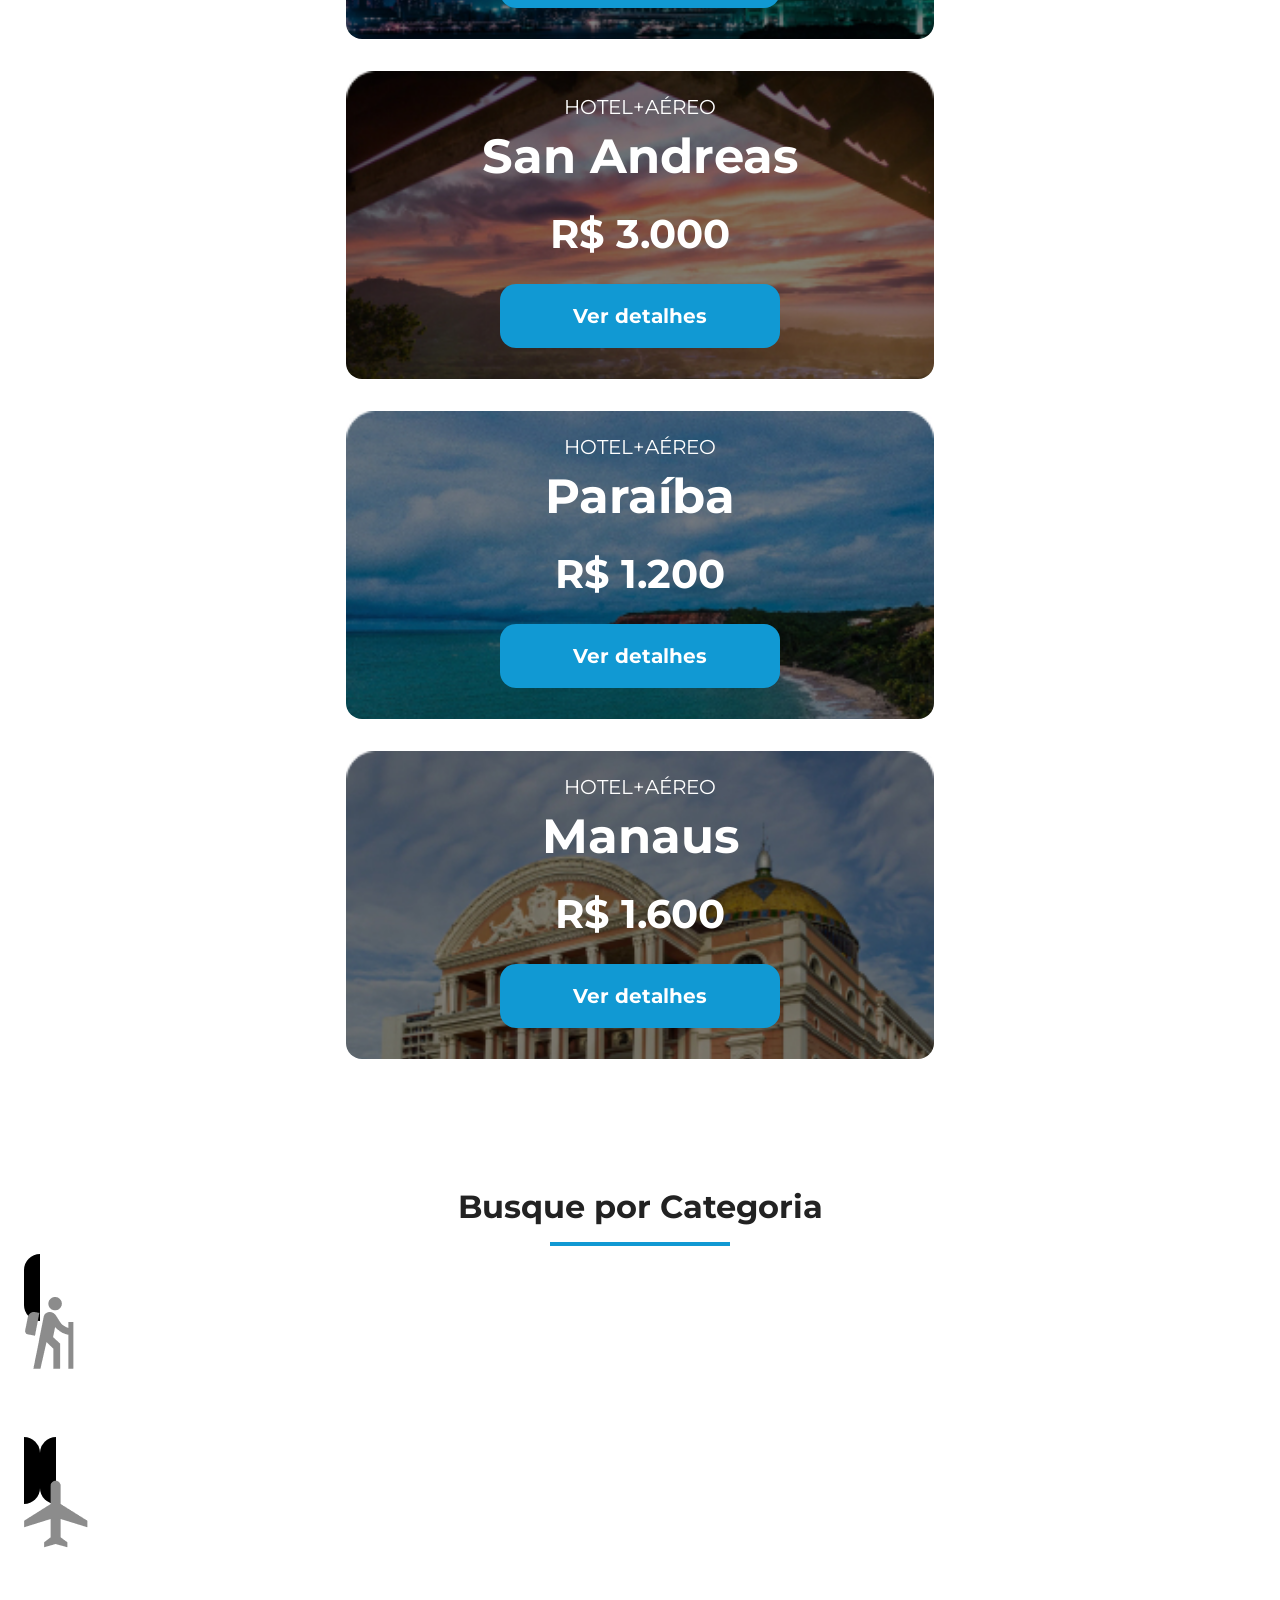
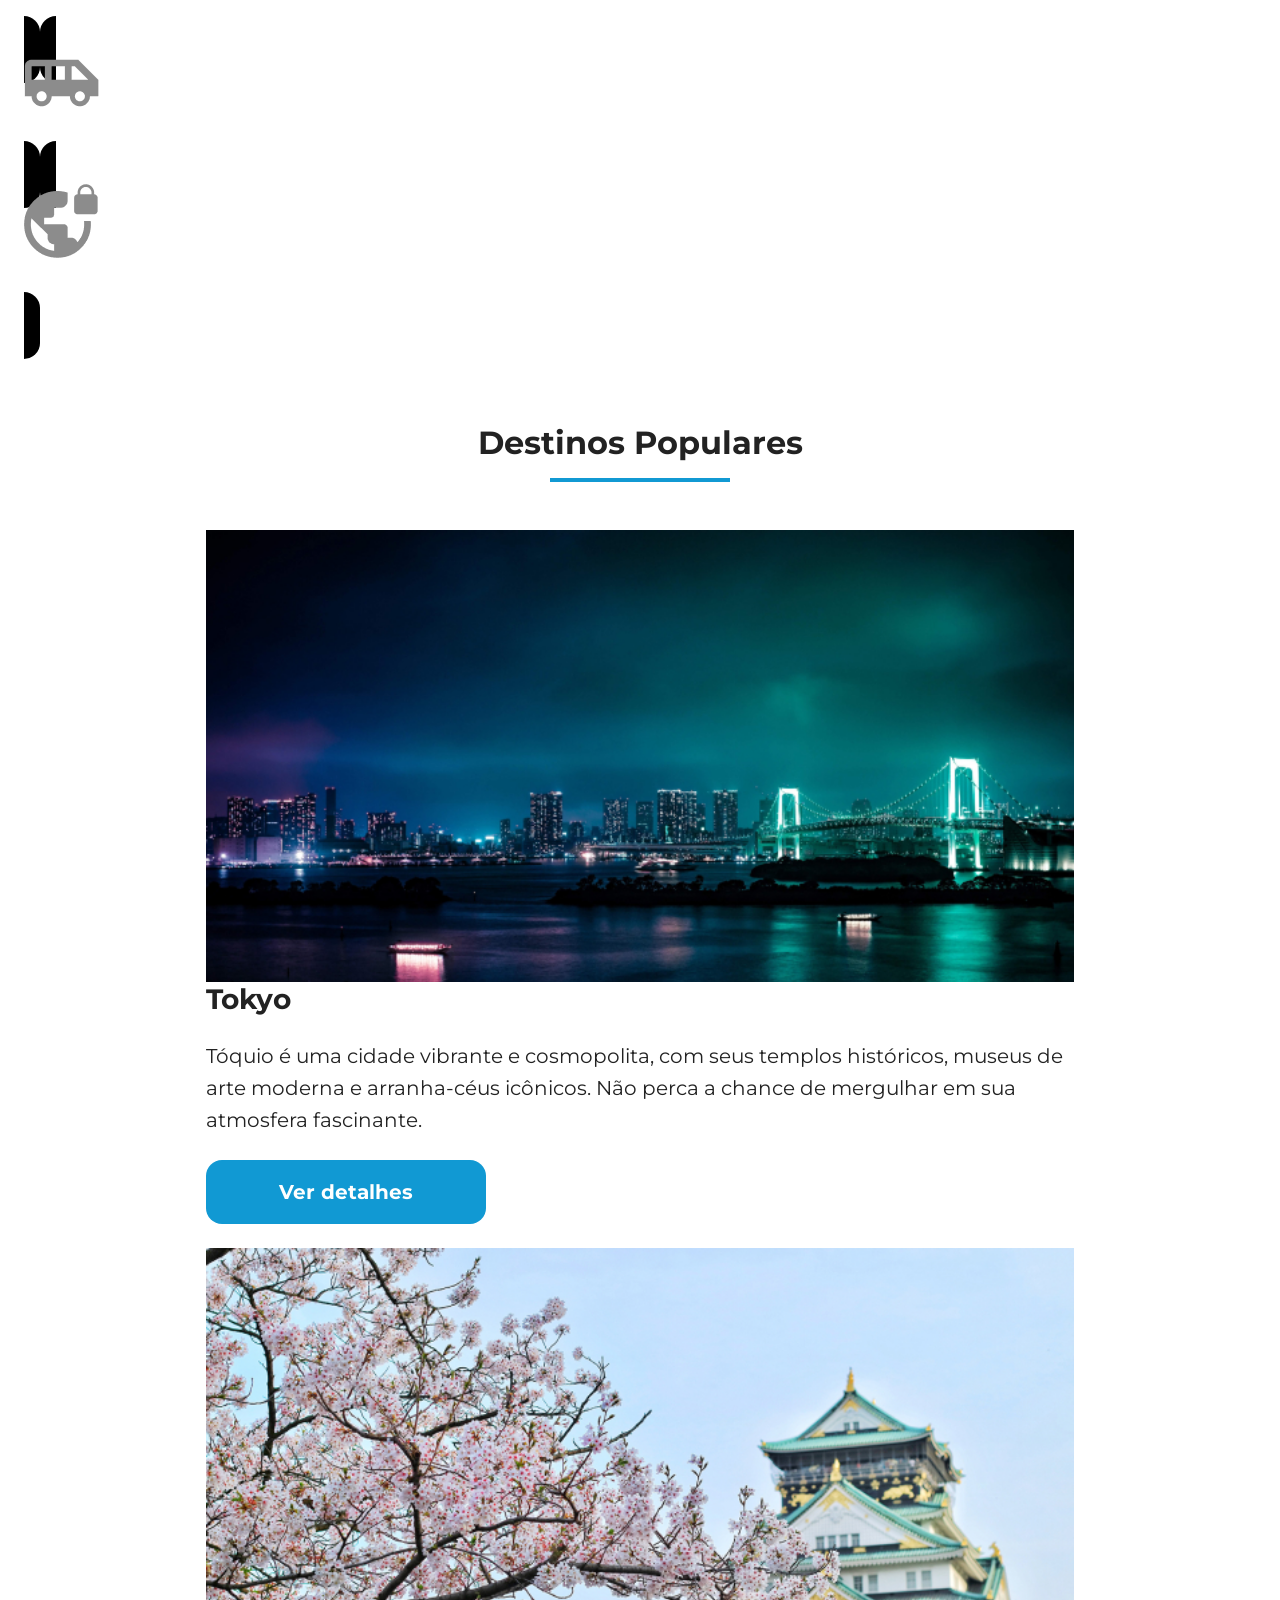
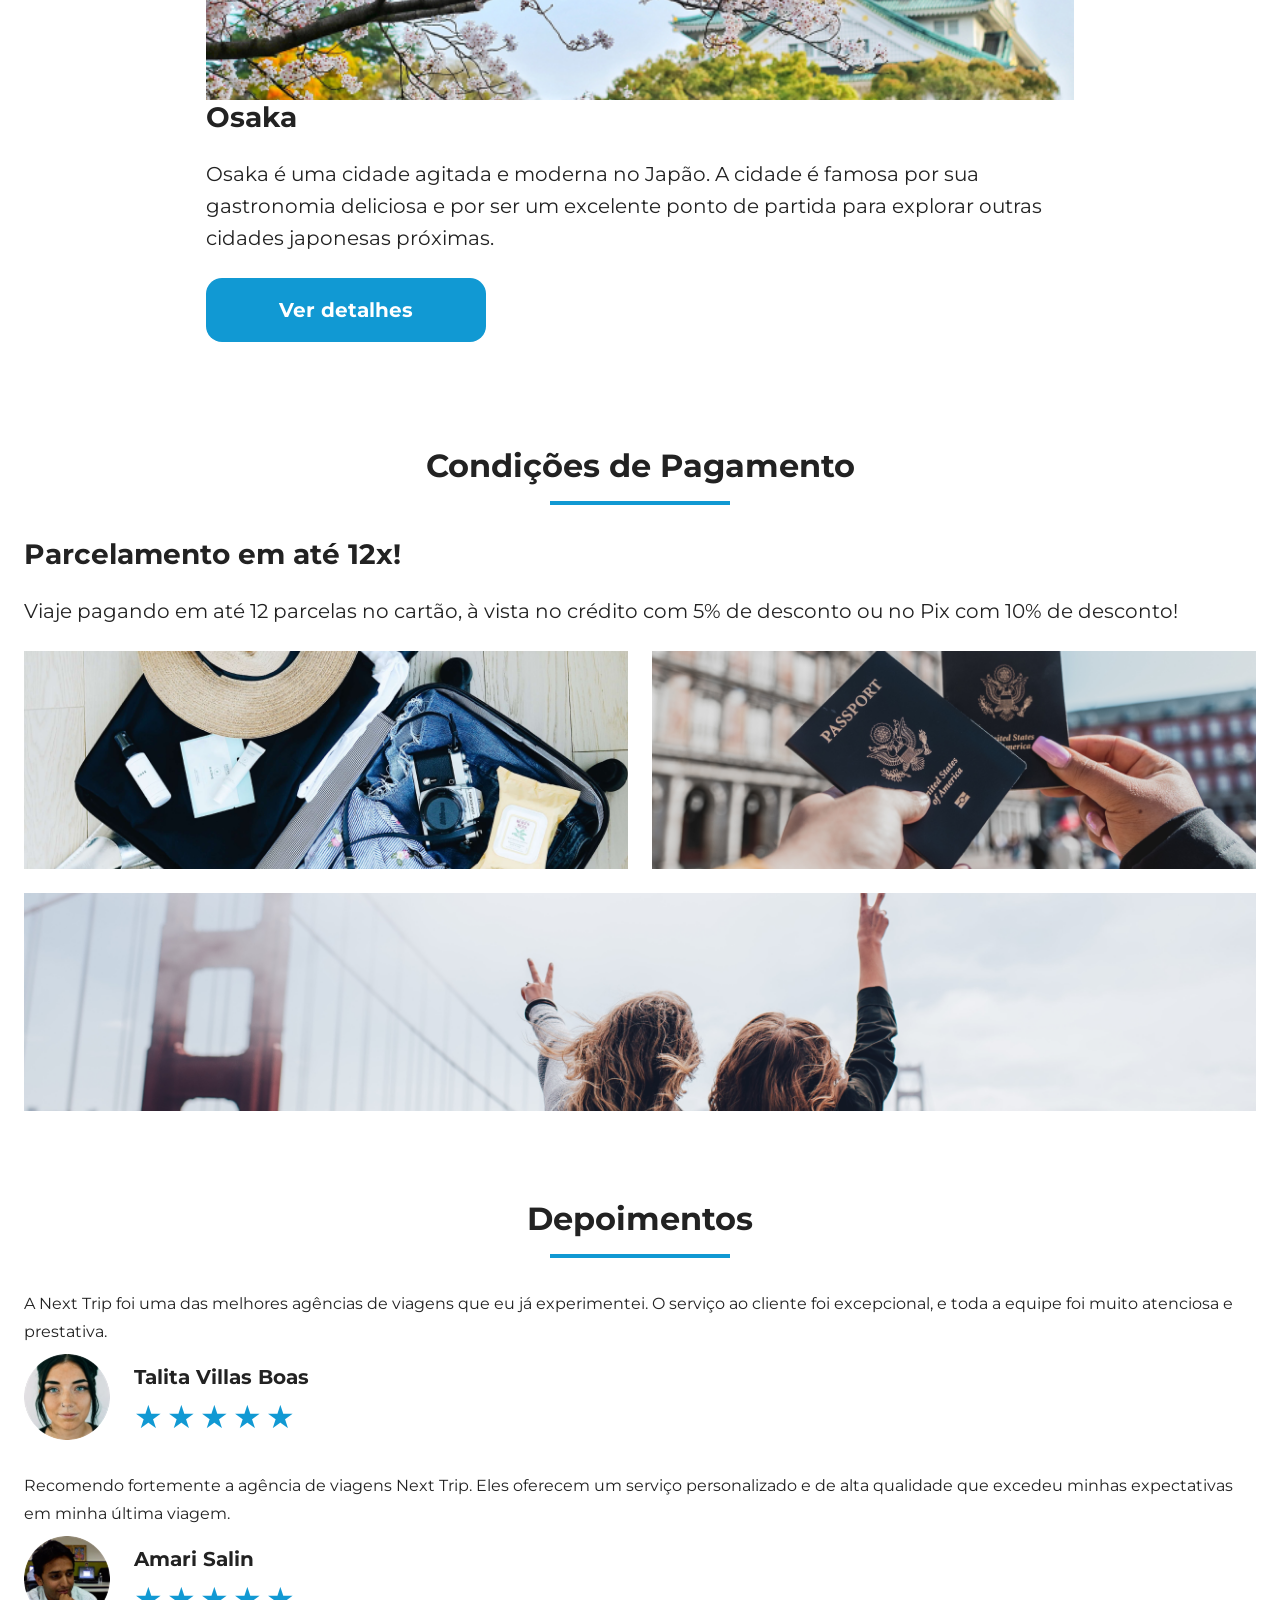
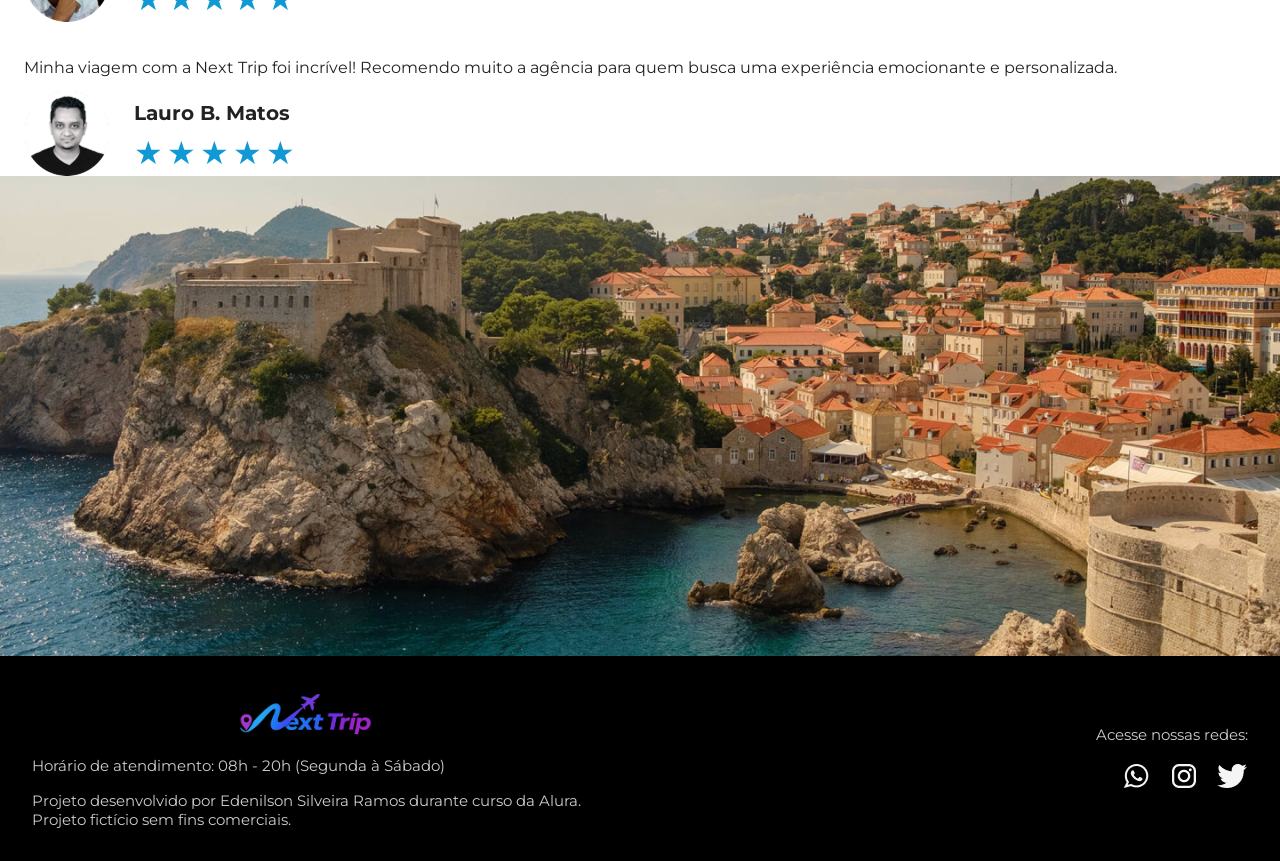
==== commit 011a4710: "finalizado page blog mobile e adiciona scroll-top" ====
--- a/index.html
+++ b/index.html
@@ -17,6 +17,7 @@
 </head>
 
 <body>
+  <a id="top"></a>
   <main>
     <header class="main-header">
       <a class="logo" href="index.html" title="voltar para a página inicial">
@@ -281,6 +282,8 @@
 
     </div>
   </footer>
+  <a href="#top" class="scroll-top" aria-label="Voltar para o topo">↑</a>
+  <script src="js/scroll-top.js"></script>
 </body>
 
 </html>
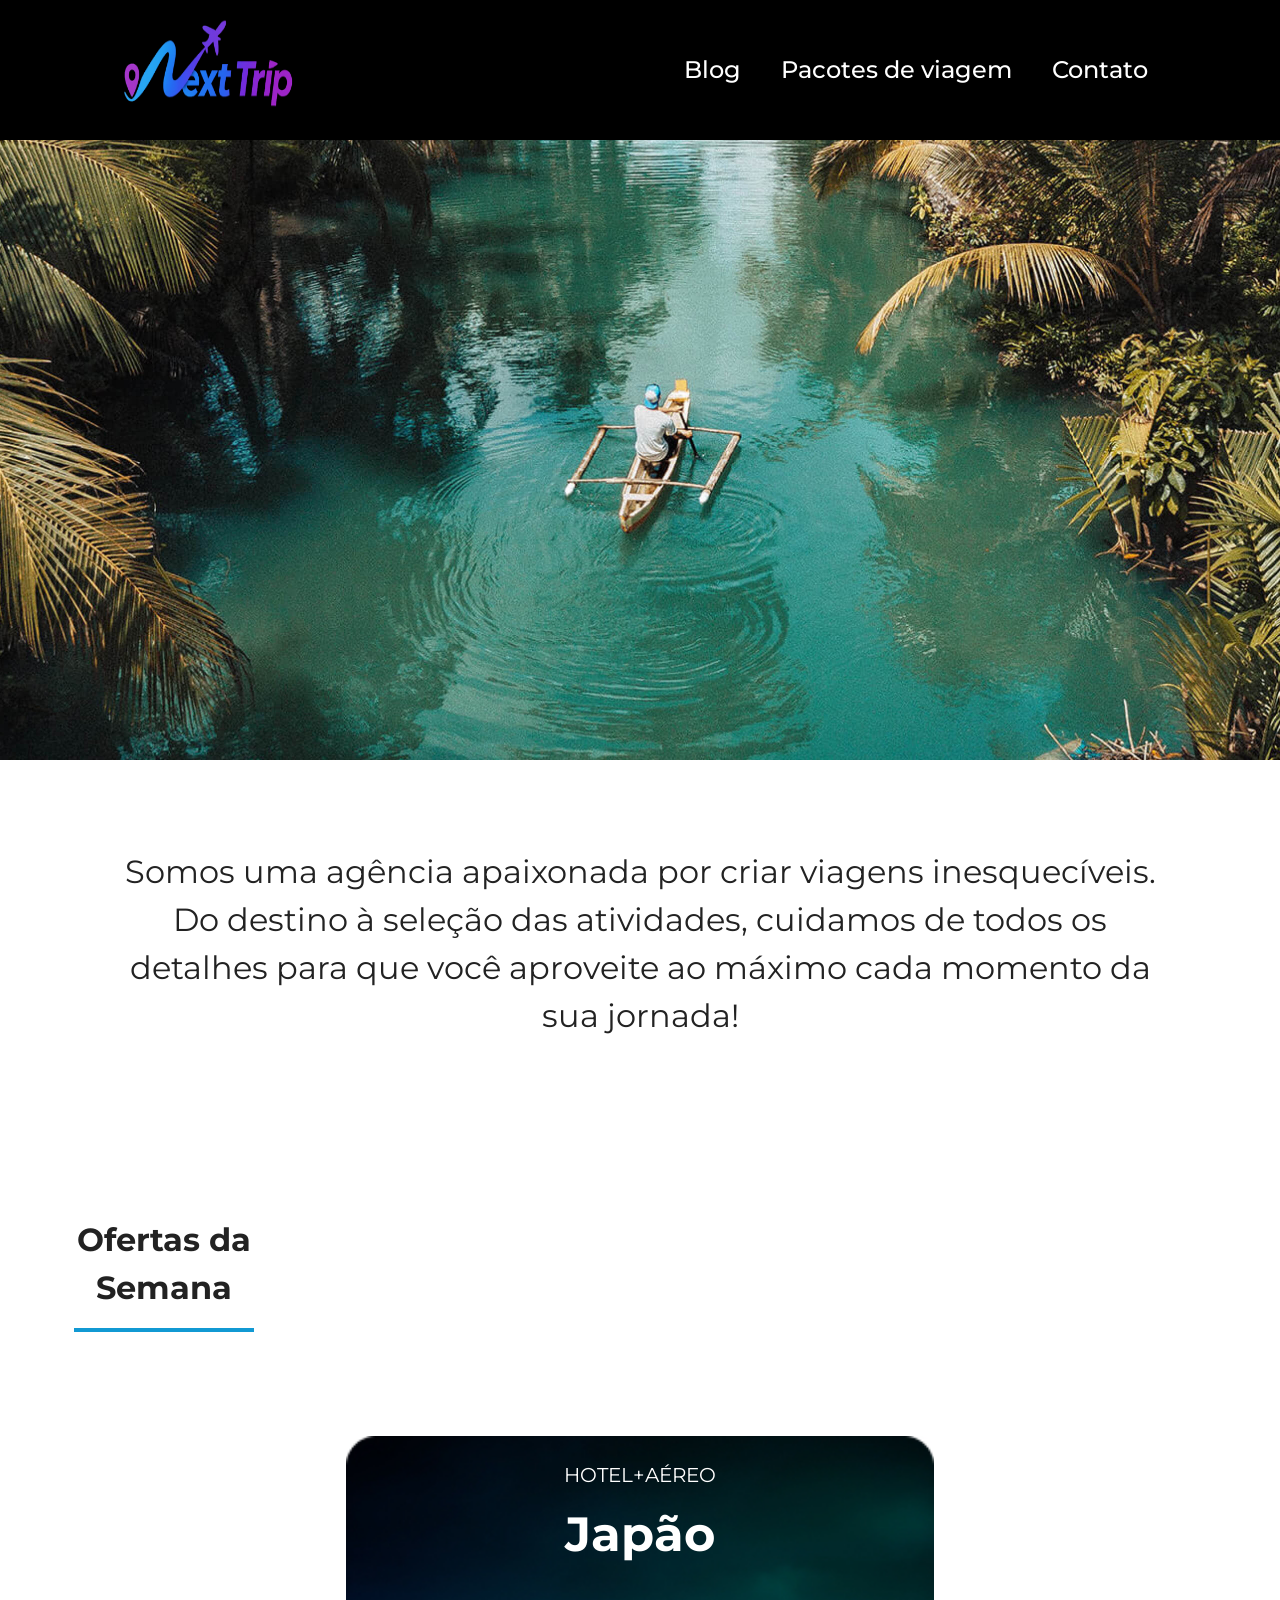
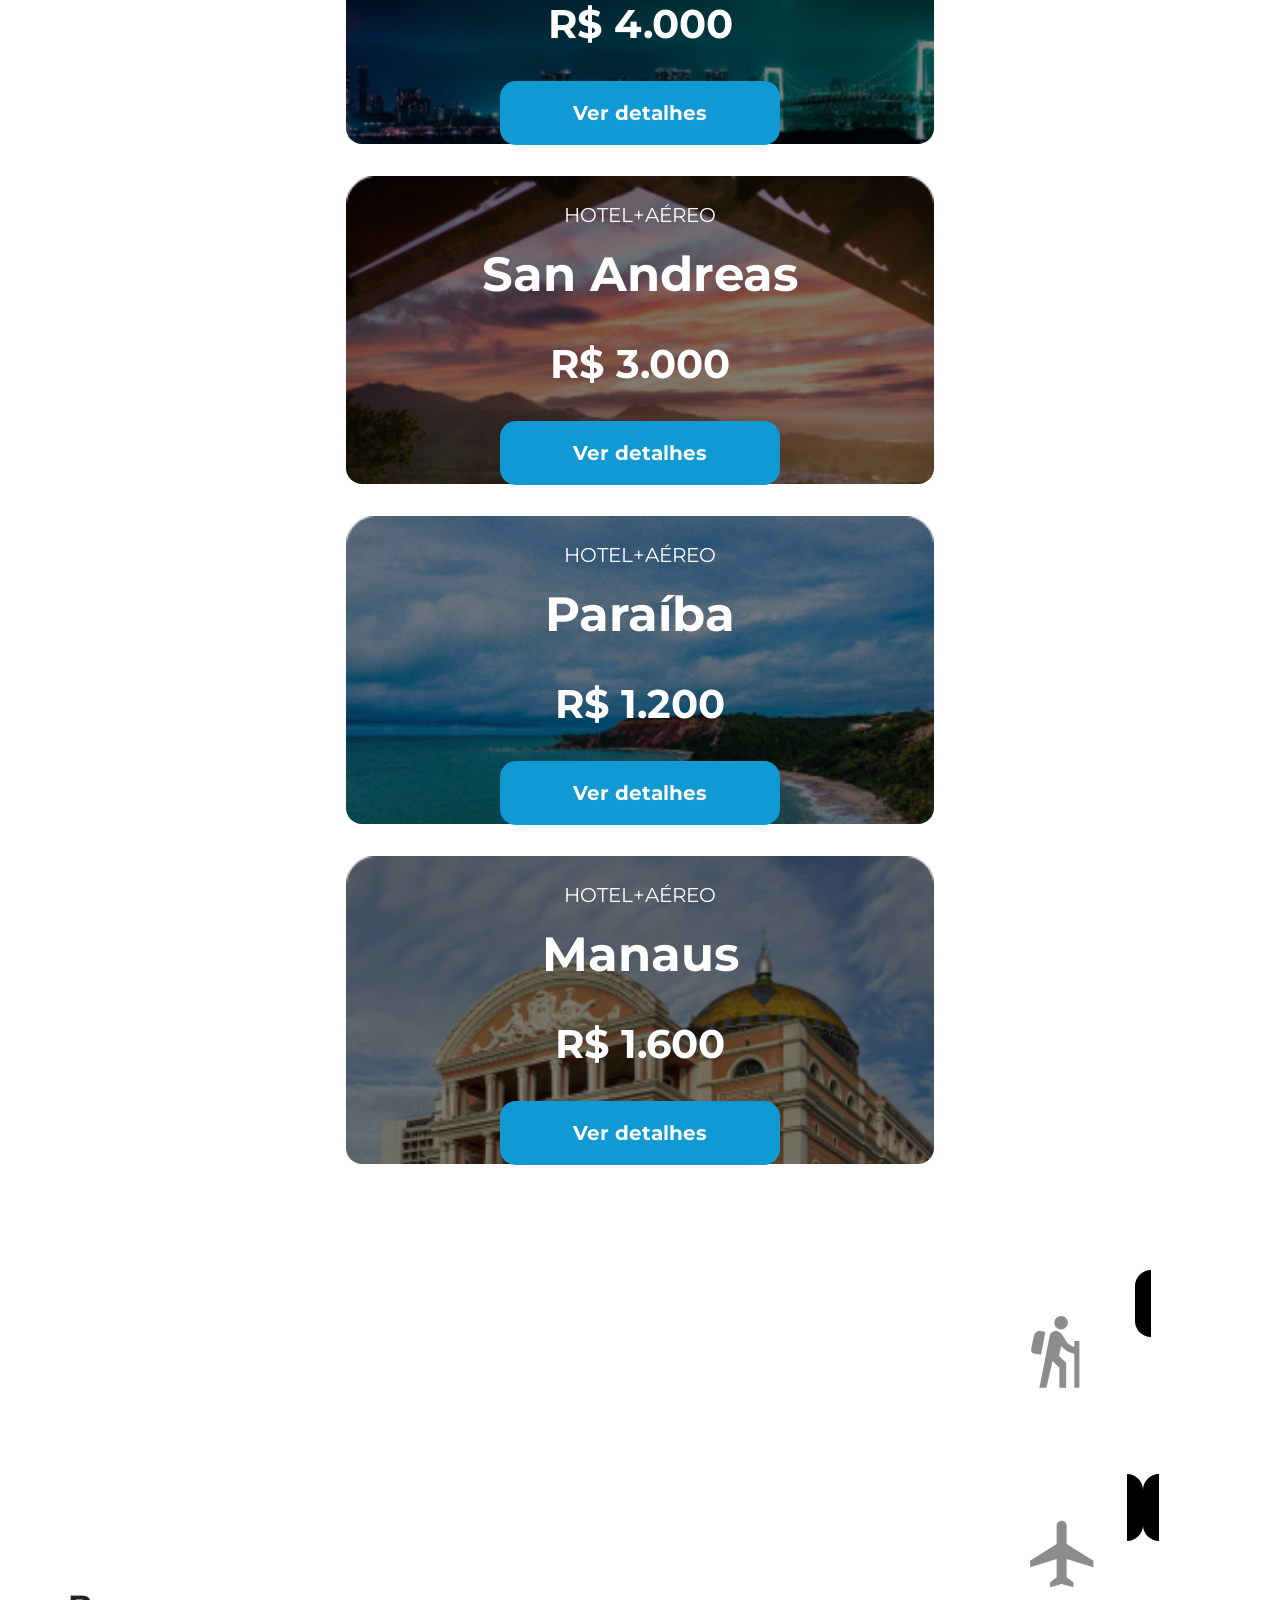
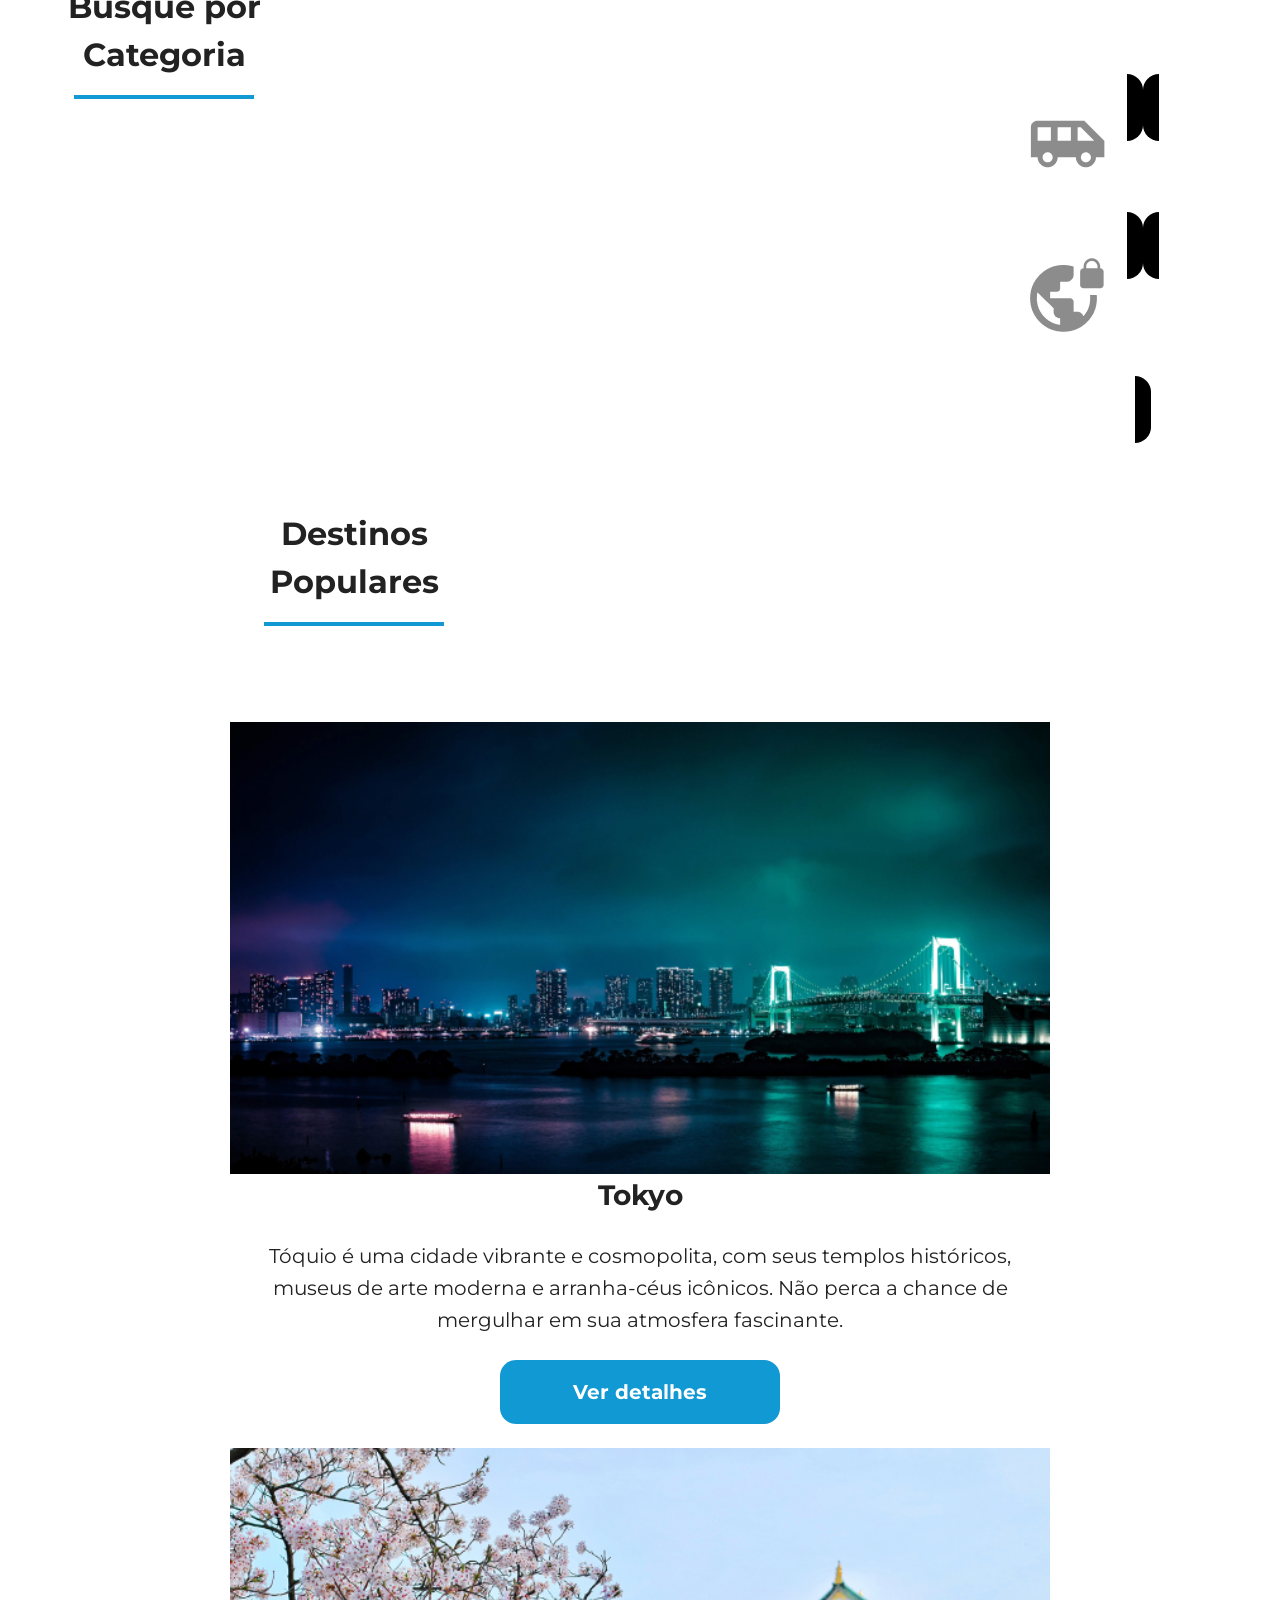
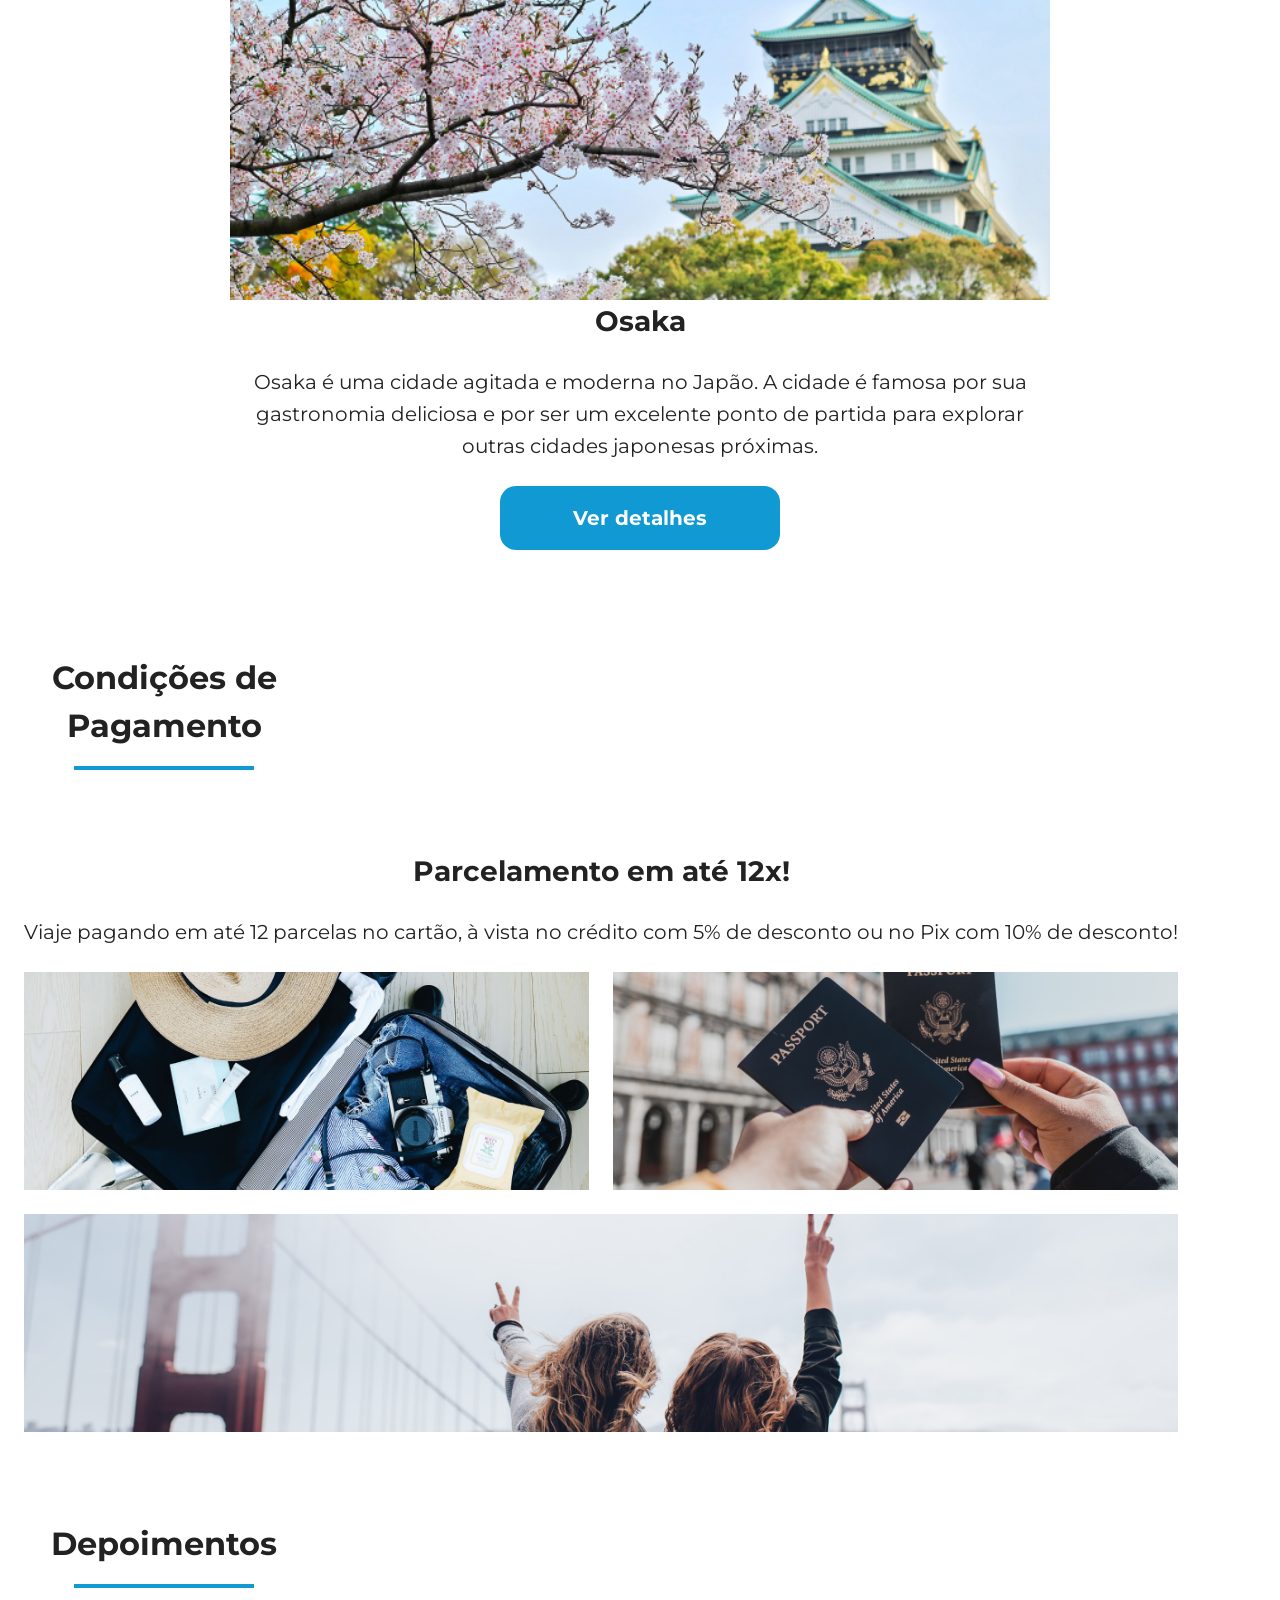
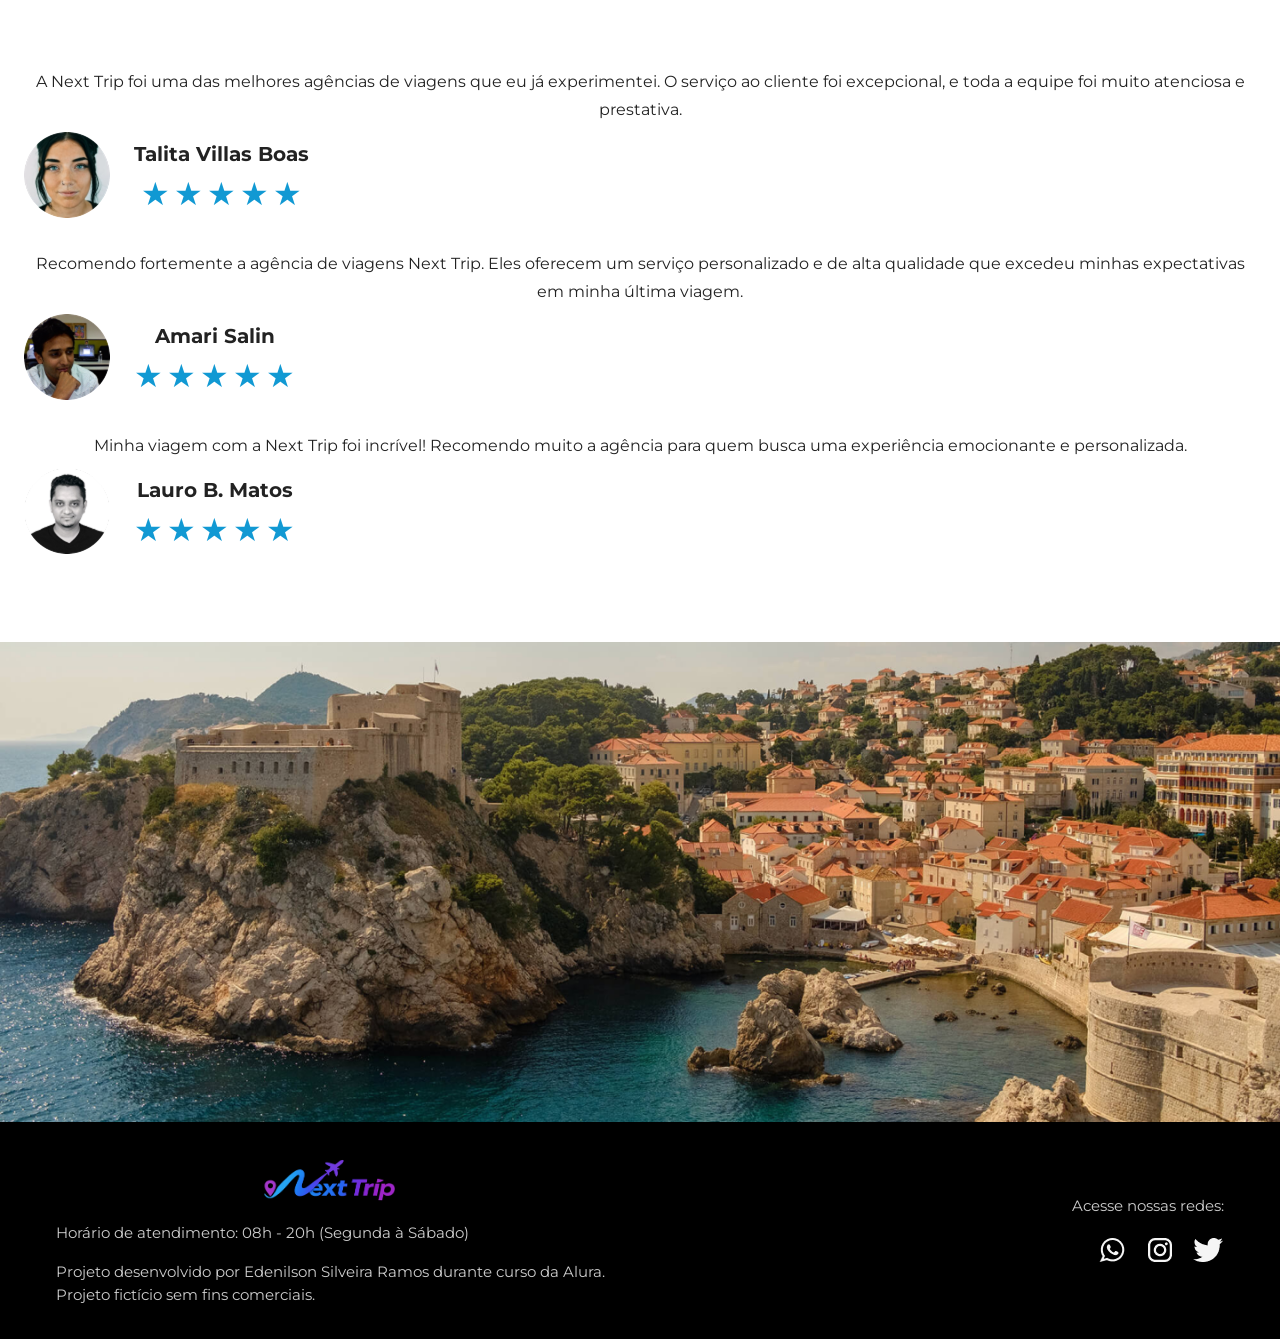
==== commit 296e5c2e: "refactor: ajustes gerais no layout e correção de bugs" ====
--- a/index.html
+++ b/index.html
@@ -20,242 +20,252 @@
   <a id="top"></a>
   <main>
     <header class="main-header">
-      <a class="logo" href="index.html" title="voltar para a página inicial">
-        <img class="img-mobile" src="img/Icon Next-Trip.png" alt="Logo do Next Trip" />
-        <img class="img-desktop" src="img/Logo-NextTrip.png" alt="Logo completo do Next Trip" />
-      </a>
-      <div class="navigation-menu">
-        <label for="menu">
-          <img src="img/menu.png" alt="menu" />
-        </label>
-        <input type="checkbox" id="menu" hidden />
-        <nav class="list-links">
-          <ul>
-            <li>
-              <a href="blog.html" title="Acessar Blog">Blog</a>
-            </li>
-            <li>
-              <a href="pacotes-de-viagens.html" title="Acessar Pacotes de viagem">Pacotes de viagem</a>
-            </li>
-            <li>
-              <a href="contato.html" title="Acessar Contato">Contato</a>
-            </li>
-          </ul>
-        </nav>
-      </div>
+        <a class="logo" href="index.html" title="voltar para a página inicial">
+          <img class="img-mobile" src="img/Icon Next-Trip.png" alt="Logo do Next Trip" />
+          <img class="img-desktop" src="img/Logo-NextTrip.png" alt="Logo completo do Next Trip" />
+        </a>
+        <div class="navigation-menu">
+          <label for="menu">
+            <img src="img/menu.png" alt="menu" />
+          </label>
+          <input type="checkbox" id="menu" hidden />
+          <nav class="list-links">
+            <ul>
+              <li>
+                <a href="blog.html" title="Acessar Blog">Blog</a>
+              </li>
+              <li>
+                <a href="pacotes-de-viagens.html" title="Acessar Pacotes de viagem">Pacotes de viagem</a>
+              </li>
+              <li>
+                <a href="contato.html" title="Acessar Contato">Contato</a>
+              </li>
+            </ul>
+          </nav>
+        </div>
     </header>
     <section class="hero">
       <div class="hero-img"></div>
-      <h2>Somos uma agência apaixonada por criar viagens inesquecíveis. Do destino à seleção das atividades, cuidamos de
+      <h2>Somos uma agência apaixonada por criar viagens inesquecíveis. Do destino à seleção das atividades, cuidamos
+        de
         todos os detalhes para que você aproveite ao máximo cada momento da sua jornada!</h2>
     </section>
     <section class="offers">
-      <div class="section-title">
-        <h2>Ofertas da Semana</h2>
-        <hr>
-      </div>
-      <div class="offers-cards">
-        <article class="card japao">
-          <header>
-            <p>HOTEL+AÉREO</p>
-            <h3>Japão <br>
-              <span>R$ 4.000</span>
+      <div class="container">
+        <div class="section-title">
+          <h2>Ofertas da Semana</h2>
+          <hr>
+        </div>
+        <div class="offers-cards">
+          <article class="card japao">
+            <header>
+              <p>HOTEL+AÉREO</p>
+              <h3>Japão <br>
+                <span>R$ 4.000</span>
+              </h3>
+            </header>
+            <footer>
+              <a href="#" class="button">Ver detalhes</a>
+            </footer>
+          </article>
+          <article class="card san-andreas">
+            <header>
+              <p>HOTEL+AÉREO</p>
+              <h3>San Andreas <br>
+                <span>R$ 3.000</span>
+              </h3>
+            </header>
+            <footer>
+              <a href="#" class="button">Ver detalhes</a>
+            </footer>
+          </article>
+          <article class="card paraiba">
+            <header>
+              <p>HOTEL+AÉREO</p>
+              <h3>Paraíba<br>
+                <span>R$ 1.200</span>
+              </h3>
+            </header>
+            <footer>
+              <a href="#" class="button">Ver detalhes</a>
+            </footer>
+          </article>
+          <article class="card manaus">
+            <header>
+              <p>HOTEL+AÉREO</p>
+              <h3>Manaus<br>
+                <span>R$ 1.600</span>
+              </h3>
+            </header>
+            <footer>
+              <a href="#" class="button">Ver detalhes</a>
+            </footer>
+          </article>
+        </div>
+      </div>
+    </section>
+    <section class="categories">
+      <div class="container">
+        <div class="section-title">
+          <h2>Busque por Categoria</h2>
+          <hr>
+        </div>
+        <div class="categories-cards">
+          <a class="card" href="#" target=" _blank" title="Busque pela categoria Pacotes Nacionais">
+            <img src="img/icone-caminhada.png" alt="ícone cinza representando uma pessoa fazendo tracking">
+            <h3 class="content-title">
+              "Pacotes"
+              <br>
+              "Nacionais"
             </h3>
-          </header>
-          <footer>
-            <a href="#" class="button">Ver detalhes</a>
-          </footer>
-        </article>
-        <article class="card san-andreas">
-          <header>
-            <p>HOTEL+AÉREO</p>
-            <h3>San Andreas <br>
-              <span>R$ 3.000</span>
+          </a>
+          <a class="card" href="#" target=" _blank" title="Busque pela categoria Pacotes Internacionais">
+            <img src="img/icone-aviao.png" alt="ícone cinza representando um avião">
+            <h3 class="content-title">
+              "Pacotes"
+              <br>
+              "Nacionais"
             </h3>
-          </header>
-          <footer>
-            <a href="#" class="button">Ver detalhes</a>
-          </footer>
-        </article>
-        <article class="card paraiba">
-          <header>
-            <p>HOTEL+AÉREO</p>
-            <h3>Paraíba<br>
-              <span>R$ 1.200</span>
-            </h3>
-          </header>
-          <footer>
-            <a href="#" class="button">Ver detalhes</a>
-          </footer>
-        </article>
-        <article class="card manaus">
-          <header>
-            <p>HOTEL+AÉREO</p>
-            <h3>Manaus<br>
-              <span>R$ 1.600</span>
-            </h3>
-          </header>
-          <footer>
-            <a href="#" class="button">Ver detalhes</a>
-          </footer>
-        </article>
-      </div>
-    </section>
-    <section class="categories">
-      <div class="section-title">
-        <h2>Busque por Categoria</h2>
-        <hr>
-      </div>
-      <div class="categories-cards">
-        <a class="card" href="#" target=" _blank" title="Busque pela categoria Pacotes Nacionais">
-          <img src="img/icone-caminhada.png" alt="ícone cinza representando uma pessoa fazendo tracking">
-          <h3 class="content-title">
-            "Pacotes"
-            <br>
-            "Nacionais"
-          </h3>
-        </a>
-        <a class="card" href="#" target=" _blank" title="Busque pela categoria Pacotes Internacionais">
-          <img src="img/icone-aviao.png" alt="ícone cinza representando um avião">
-          <h3 class="content-title">
-            "Pacotes"
-            <br>
-            "Nacionais"
-          </h3>
-        </a>
-        <a class="card" href="#" target=" _blank" title="Busque pela categoria Transfer">
-          <img src="img/icone-onibus.png" alt="ícone cinza representando um avião">
-          <h3 class="content-title">Transfer</h3>
-        </a>
-        <a class="card" href="#" target=" _blank" title="Busque pela categoria Seguro Viagem">
-          <img src="img/icone-planeta.png" alt="ícone cinza representando um avião">
-          <h3 class="content-title">Seguro Viagem</h3>
-        </a>
+          </a>
+          <a class="card" href="#" target=" _blank" title="Busque pela categoria Transfer">
+            <img src="img/icone-onibus.png" alt="ícone cinza representando um avião">
+            <h3 class="content-title">Transfer</h3>
+          </a>
+          <a class="card" href="#" target=" _blank" title="Busque pela categoria Seguro Viagem">
+            <img src="img/icone-planeta.png" alt="ícone cinza representando um avião">
+            <h3 class="content-title">Seguro Viagem</h3>
+          </a>
+        </div>
       </div>
     </section>
     <section class="destinations">
-      <div class="section-title">
-        <h2>Destinos Populares</h2>
-        <hr />
-      </div>
-      <div class="destination-items">
-        <article class="item tokyo">
-          <div class="img-item"></div>
-          <h3 class="content-title">Tokyo</h3>
-          <p class="content-text">
-            Tóquio é uma cidade vibrante e cosmopolita, com seus templos
-            históricos, museus de arte moderna e arranha-céus icônicos. Não
-            perca a chance de mergulhar em sua atmosfera fascinante.
-          </p>
-          <footer>
-            <a href="#" class="button" target="_blank" title="Veja mais detalhes do destino Tokyo">Ver detalhes</a>
-          </footer>
-        </article>
-        <article class="item osaka">
-          <div class="img-item"></div>
-          <h3 class="content-title">Osaka</h3>
-          <p class="content-text">
-            Osaka é uma cidade agitada e moderna no Japão. A cidade é famosa
-            por sua gastronomia deliciosa e por ser um excelente ponto de
-            partida para explorar outras cidades japonesas próximas.
-          </p>
-          <footer>
-            <a href="#" class="button" target="_blank" title="Veja mais detalhes do destino Osaka">Ver detalhes</a>
-          </footer>
-        </article>
+      <div class="container">
+        <div class="section-title">
+          <h2>Destinos Populares</h2>
+          <hr />
+        </div>
+        <div class="destination-items">
+          <article class="item tokyo">
+            <div class="img-item"></div>
+            <h3 class="content-title">Tokyo</h3>
+            <p class="content-text">
+              Tóquio é uma cidade vibrante e cosmopolita, com seus templos
+              históricos, museus de arte moderna e arranha-céus icônicos. Não
+              perca a chance de mergulhar em sua atmosfera fascinante.
+            </p>
+            <footer>
+              <a href="#" class="button" target="_blank" title="Veja mais detalhes do destino Tokyo">Ver detalhes</a>
+            </footer>
+          </article>
+          <article class="item osaka">
+            <div class="img-item"></div>
+            <h3 class="content-title">Osaka</h3>
+            <p class="content-text">
+              Osaka é uma cidade agitada e moderna no Japão. A cidade é famosa
+              por sua gastronomia deliciosa e por ser um excelente ponto de
+              partida para explorar outras cidades japonesas próximas.
+            </p>
+            <footer>
+              <a href="#" class="button" target="_blank" title="Veja mais detalhes do destino Osaka">Ver detalhes</a>
+            </footer>
+          </article>
+        </div>
       </div>
     </section>
     <section class="payments payments--default">
-      <div class="section-title">
-        <h2>Condições de Pagamento</h2>
-        <hr />
-      </div>
-      <div class="content-container">
-        <div class="text-content">
-          <h3 class="content-title">Parcelamento em até 12x!</h3>
-          <p class="content-text">Viaje pagando em até 12 parcelas no cartão, à vista no crédito com 5% de desconto ou
-            no
-            Pix com 10% de desconto! </p>
-        </div>
-        <div class="image-gallery">
-          <div class="image first"></div>
-          <div class="image second"></div>
-          <div class="image third colspan-2"></div>
-        </div>
-      </div>
-    </section>
-    <section class="testimonial">
-      <div class="section-title">
-        <h2>Depoimentos</h2>
-        <hr />
-      </div>
-      <div class="testimonial-container">
-        <article>
-          <header>
-            <p>A Next Trip foi uma das melhores agências de viagens que eu já experimentei. O serviço ao cliente foi
-              excepcional, e toda a equipe foi muito atenciosa e prestativa.</p>
-          </header>
-          <footer>
-            <img src="img/avatar-talita.png" alt="imagem de perfil da cliente Talita Villas Boas">
-            <div class="profile-content">
-              <h3>Talita Villas Boas</h3>
-              <div class="rating" aria-label="5 de 5 estrelas">
-                <span class="star">★</span>
-                <span class="star">★</span>
-                <span class="star">★</span>
-                <span class="star">★</span>
-                <span class="star">★</span>
+      <div class="container">
+        <div class="section-title">
+          <h2>Condições de Pagamento</h2>
+          <hr />
+        </div>
+        <div class="content-container">
+          <div class="text-content">
+            <h3 class="content-title">Parcelamento em até 12x!</h3>
+            <p class="content-text">Viaje pagando em até 12 parcelas no cartão, à vista no crédito com 5% de desconto ou
+              no
+              Pix com 10% de desconto! </p>
+          </div>
+          <div class="image-gallery">
+            <div class="image first"></div>
+            <div class="image second"></div>
+            <div class="image third colspan-2"></div>
+          </div>
+        </div>
+      </div>
+    </section>
+    <section class="testimonials">
+      <div class="container">
+        <div class="section-title">
+          <h2>Depoimentos</h2>
+          <hr />
+        </div>
+        <div class="testimonials-container">
+          <article>
+            <header>
+              <p>A Next Trip foi uma das melhores agências de viagens que eu já experimentei. O serviço ao cliente foi
+                excepcional, e toda a equipe foi muito atenciosa e prestativa.</p>
+            </header>
+            <footer>
+              <img src="img/avatar-talita.png" alt="imagem de perfil da cliente Talita Villas Boas">
+              <div class="profile-content">
+                <h3>Talita Villas Boas</h3>
+                <div class="rating" aria-label="5 de 5 estrelas">
+                  <span class="star">★</span>
+                  <span class="star">★</span>
+                  <span class="star">★</span>
+                  <span class="star">★</span>
+                  <span class="star">★</span>
+                </div>
               </div>
-            </div>
-          </footer>
-        </article>
-        <article>
-          <header>
-            <p>Recomendo fortemente a agência de viagens Next Trip. Eles oferecem um serviço personalizado e de alta
-              qualidade que excedeu minhas expectativas em minha última viagem.</p>
-          </header>
-          <footer>
-            <img src="img/avatar-amari.png" alt="imagem de perfil da cliente Amari Salin">
-            <div class="profile-content">
-              <h3>Amari Salin</h3>
-              <div class="rating" aria-label="5 de 5 estrelas">
-                <span class="star">★</span>
-                <span class="star">★</span>
-                <span class="star">★</span>
-                <span class="star">★</span>
-                <span class="star">★</span>
+            </footer>
+          </article>
+          <article>
+            <header>
+              <p>Recomendo fortemente a agência de viagens Next Trip. Eles oferecem um serviço personalizado e de alta
+                qualidade que excedeu minhas expectativas em minha última viagem.</p>
+            </header>
+            <footer>
+              <img src="img/avatar-amari.png" alt="imagem de perfil da cliente Amari Salin">
+              <div class="profile-content">
+                <h3>Amari Salin</h3>
+                <div class="rating" aria-label="5 de 5 estrelas">
+                  <span class="star">★</span>
+                  <span class="star">★</span>
+                  <span class="star">★</span>
+                  <span class="star">★</span>
+                  <span class="star">★</span>
+                </div>
               </div>
-            </div>
-          </footer>
-        </article>
-        <article>
-          <header>
-            <p>Minha viagem com a Next Trip foi incrível! Recomendo muito a agência para quem busca uma experiência
-              emocionante e personalizada.</p>
-          </header>
-          <footer>
-            <img src="img/avatar-lauro.png" alt="imagem de perfil da cliente Lauro B. Matos">
-            <div class="profile-content">
-              <h3>Lauro B. Matos</h3>
-              <div class="rating" aria-label="5 de 5 estrelas">
-                <span class="star">★</span>
-                <span class="star">★</span>
-                <span class="star">★</span>
-                <span class="star">★</span>
-                <span class="star">★</span>
+            </footer>
+          </article>
+          <article>
+            <header>
+              <p>Minha viagem com a Next Trip foi incrível! Recomendo muito a agência para quem busca uma experiência
+                emocionante e personalizada.</p>
+            </header>
+            <footer>
+              <img src="img/avatar-lauro.png" alt="imagem de perfil da cliente Lauro B. Matos">
+              <div class="profile-content">
+                <h3>Lauro B. Matos</h3>
+                <div class="rating" aria-label="5 de 5 estrelas">
+                  <span class="star">★</span>
+                  <span class="star">★</span>
+                  <span class="star">★</span>
+                  <span class="star">★</span>
+                  <span class="star">★</span>
+                </div>
               </div>
-            </div>
-          </footer>
-        </article>
-      </div>
-
+            </footer>
+          </article>
+        </div>
+      </div>
     </section>
     <section class="closing-banner">
       <div class="banner-img"></div>
     </section>
   </main>
   <footer class="main-footer">
-    <div class="footer-container">
+    <div class="container">
 
       <div class="footer-left">
         <a href="index.html" class="footer-logo">
@@ -279,7 +289,6 @@
             <img src="img/icone-twitter.png" alt="ícone do Twitter na cor branca"></a>
         </div>
       </div>
-
     </div>
   </footer>
   <a href="#top" class="scroll-top" aria-label="Voltar para o topo">↑</a>
